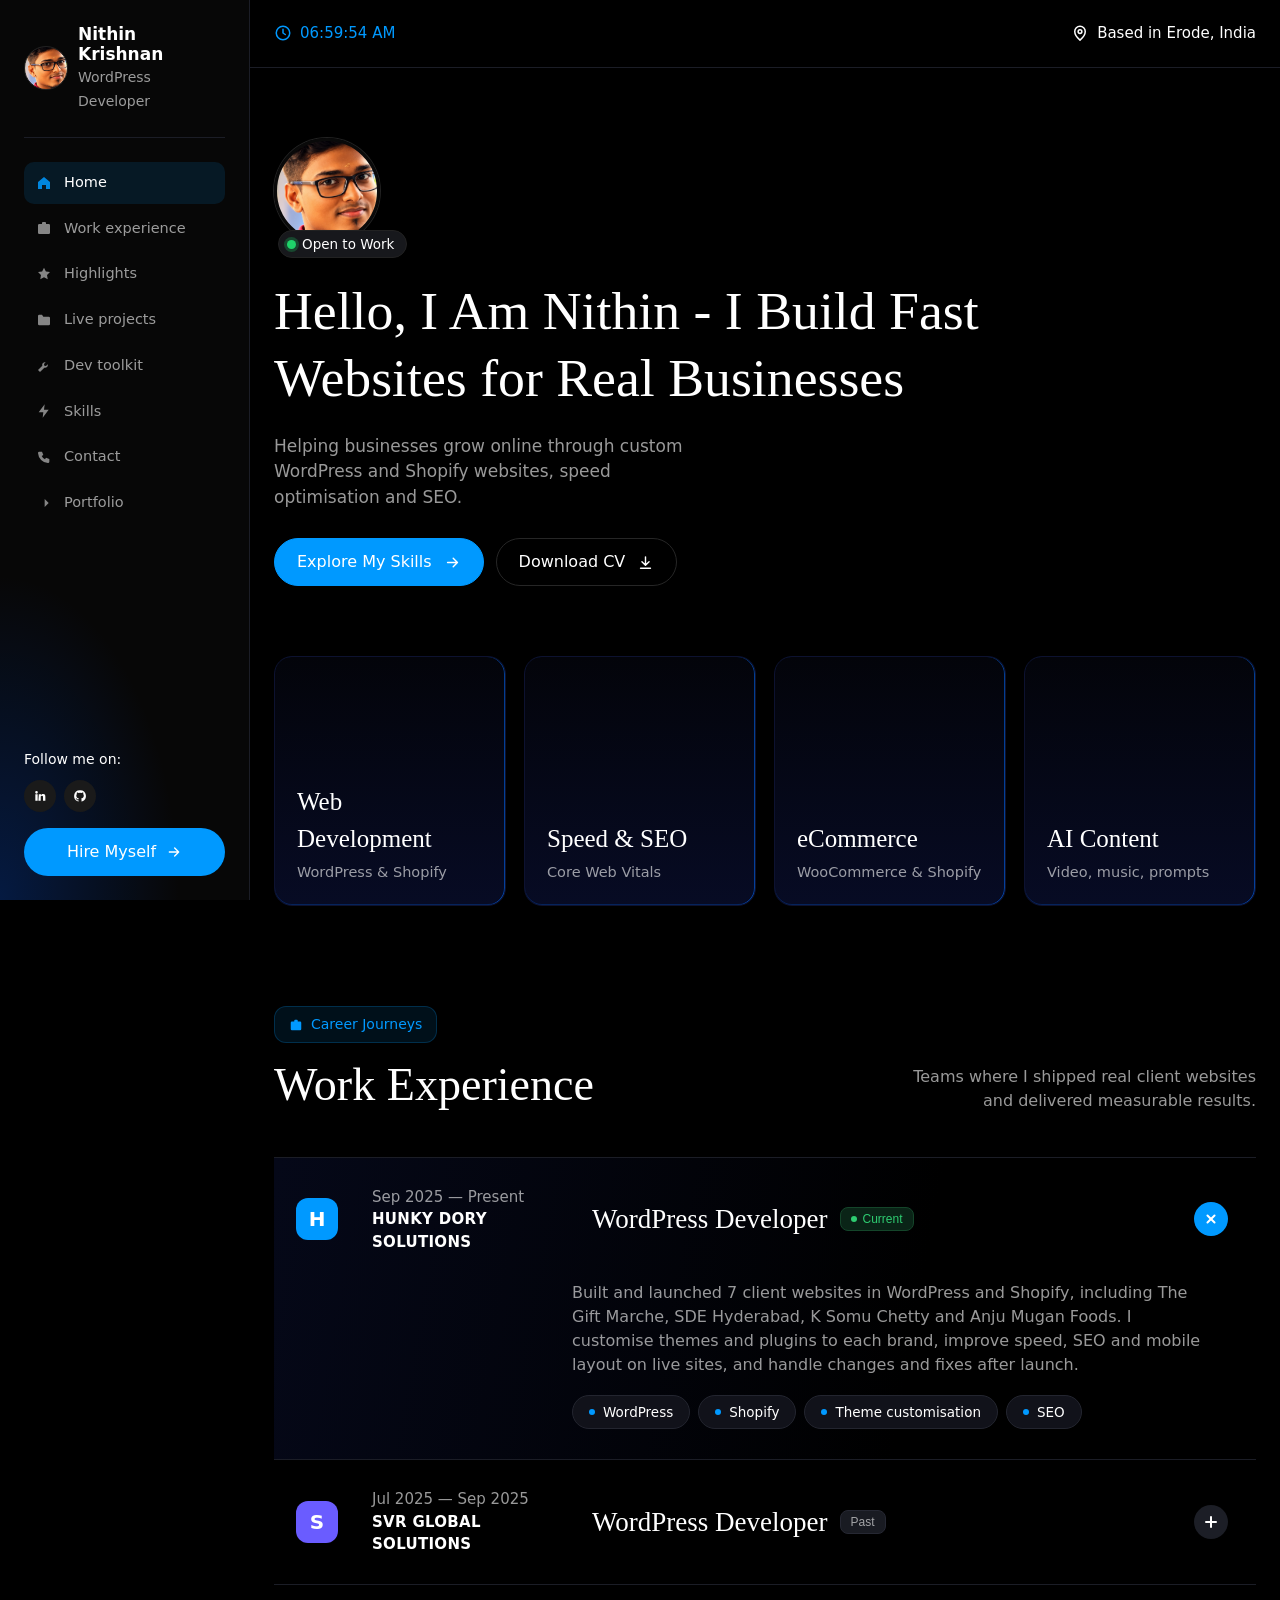
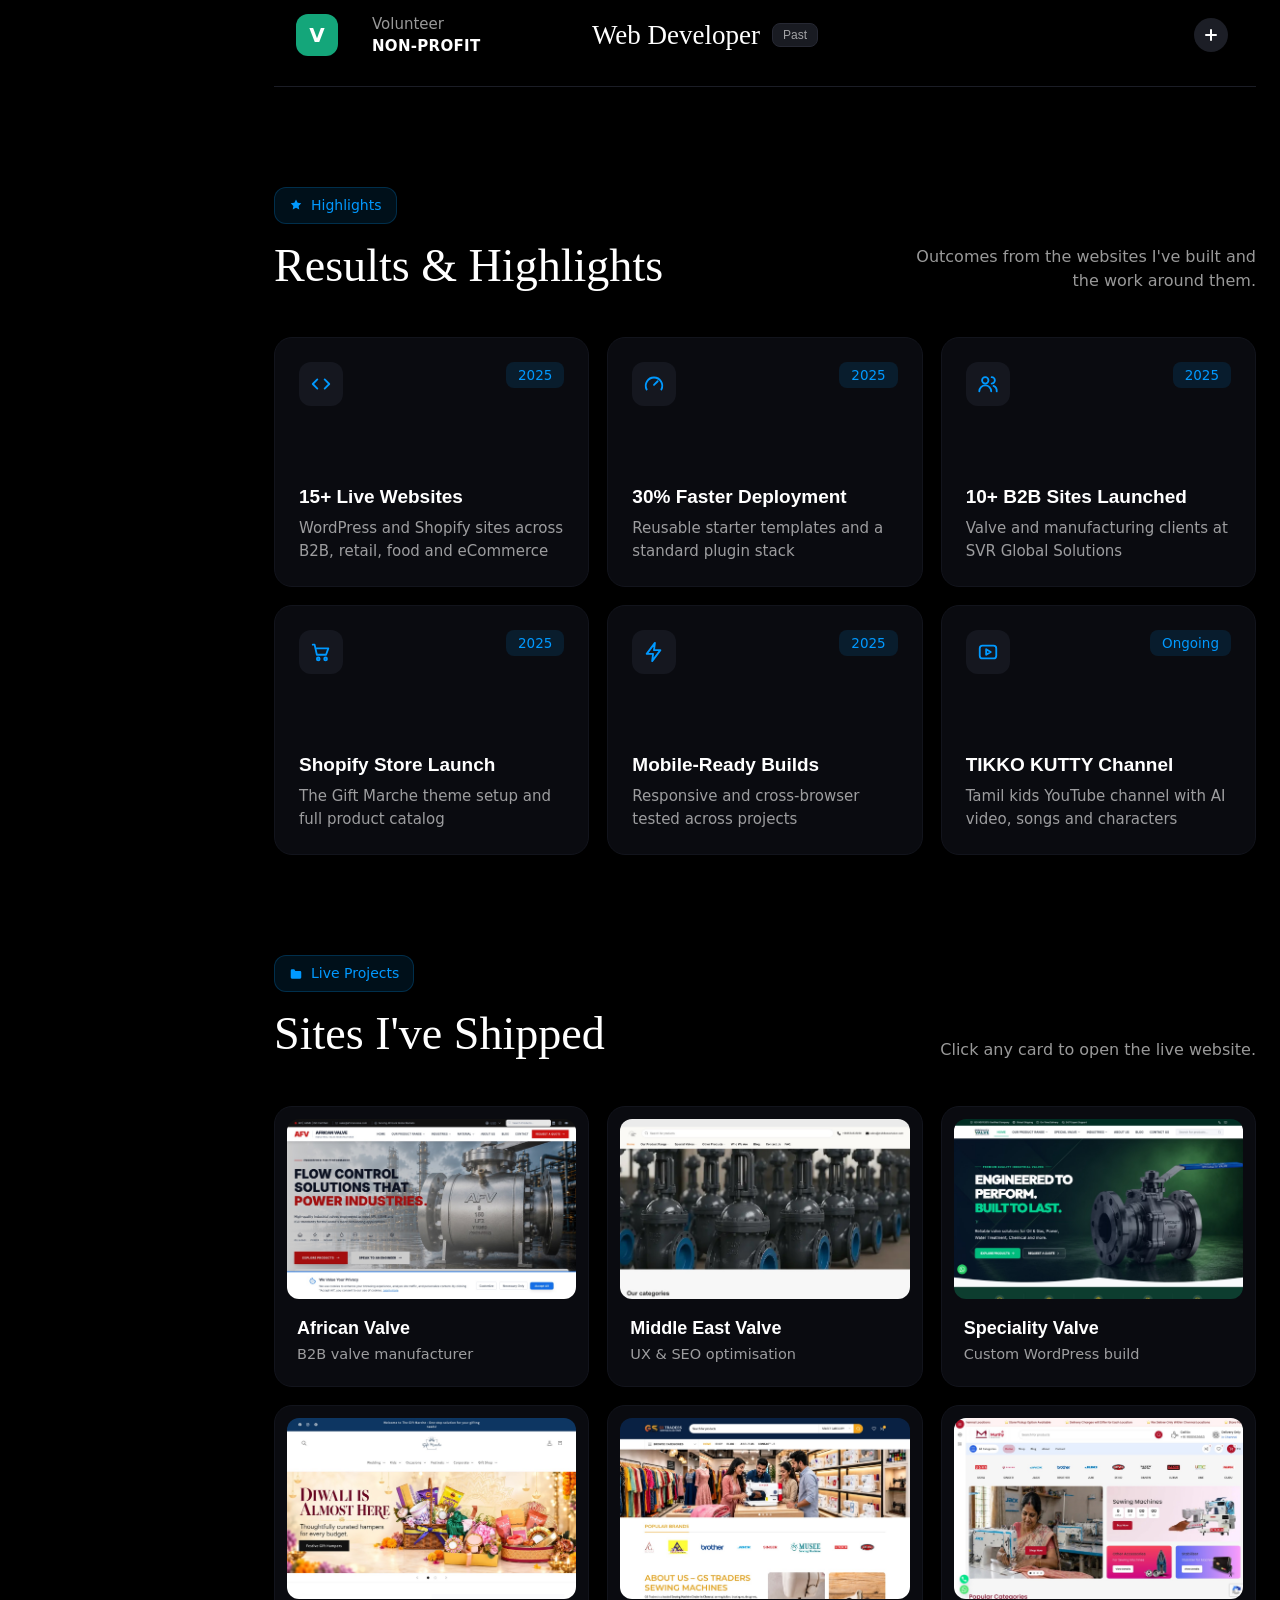
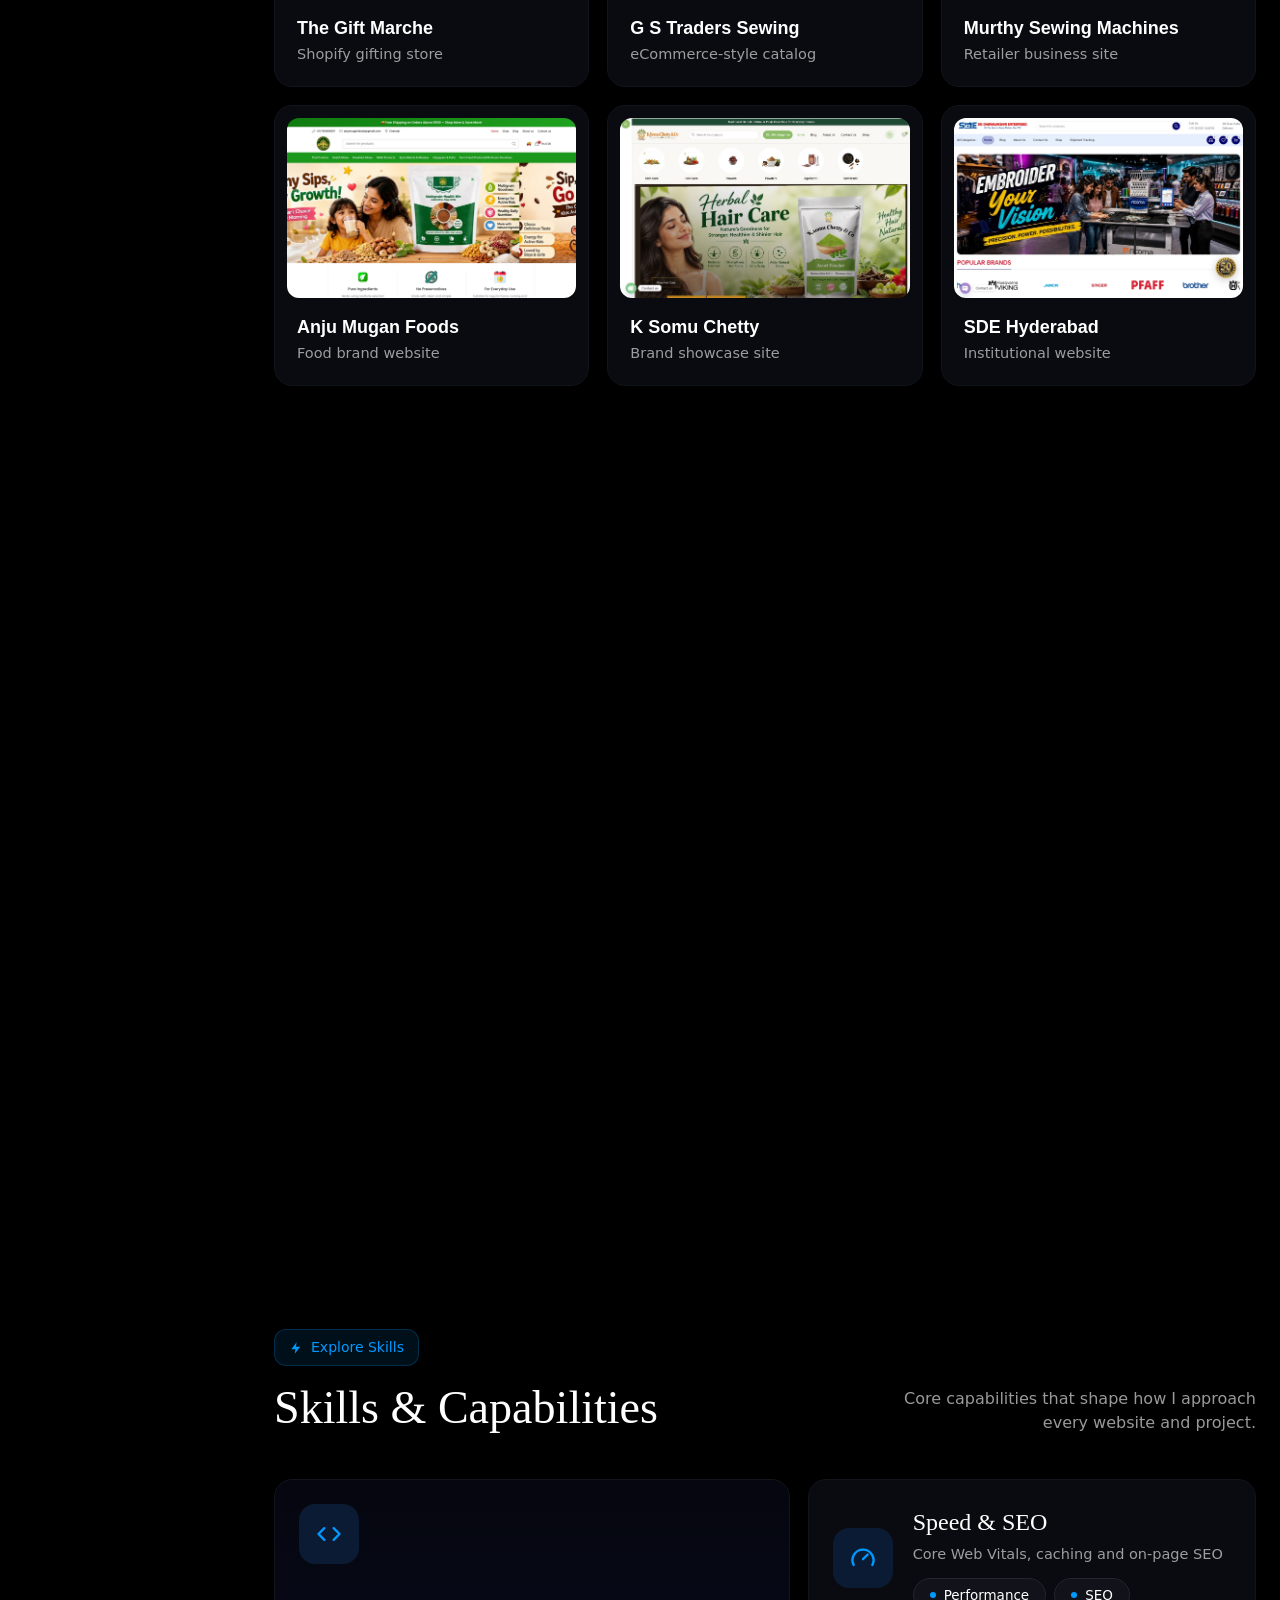
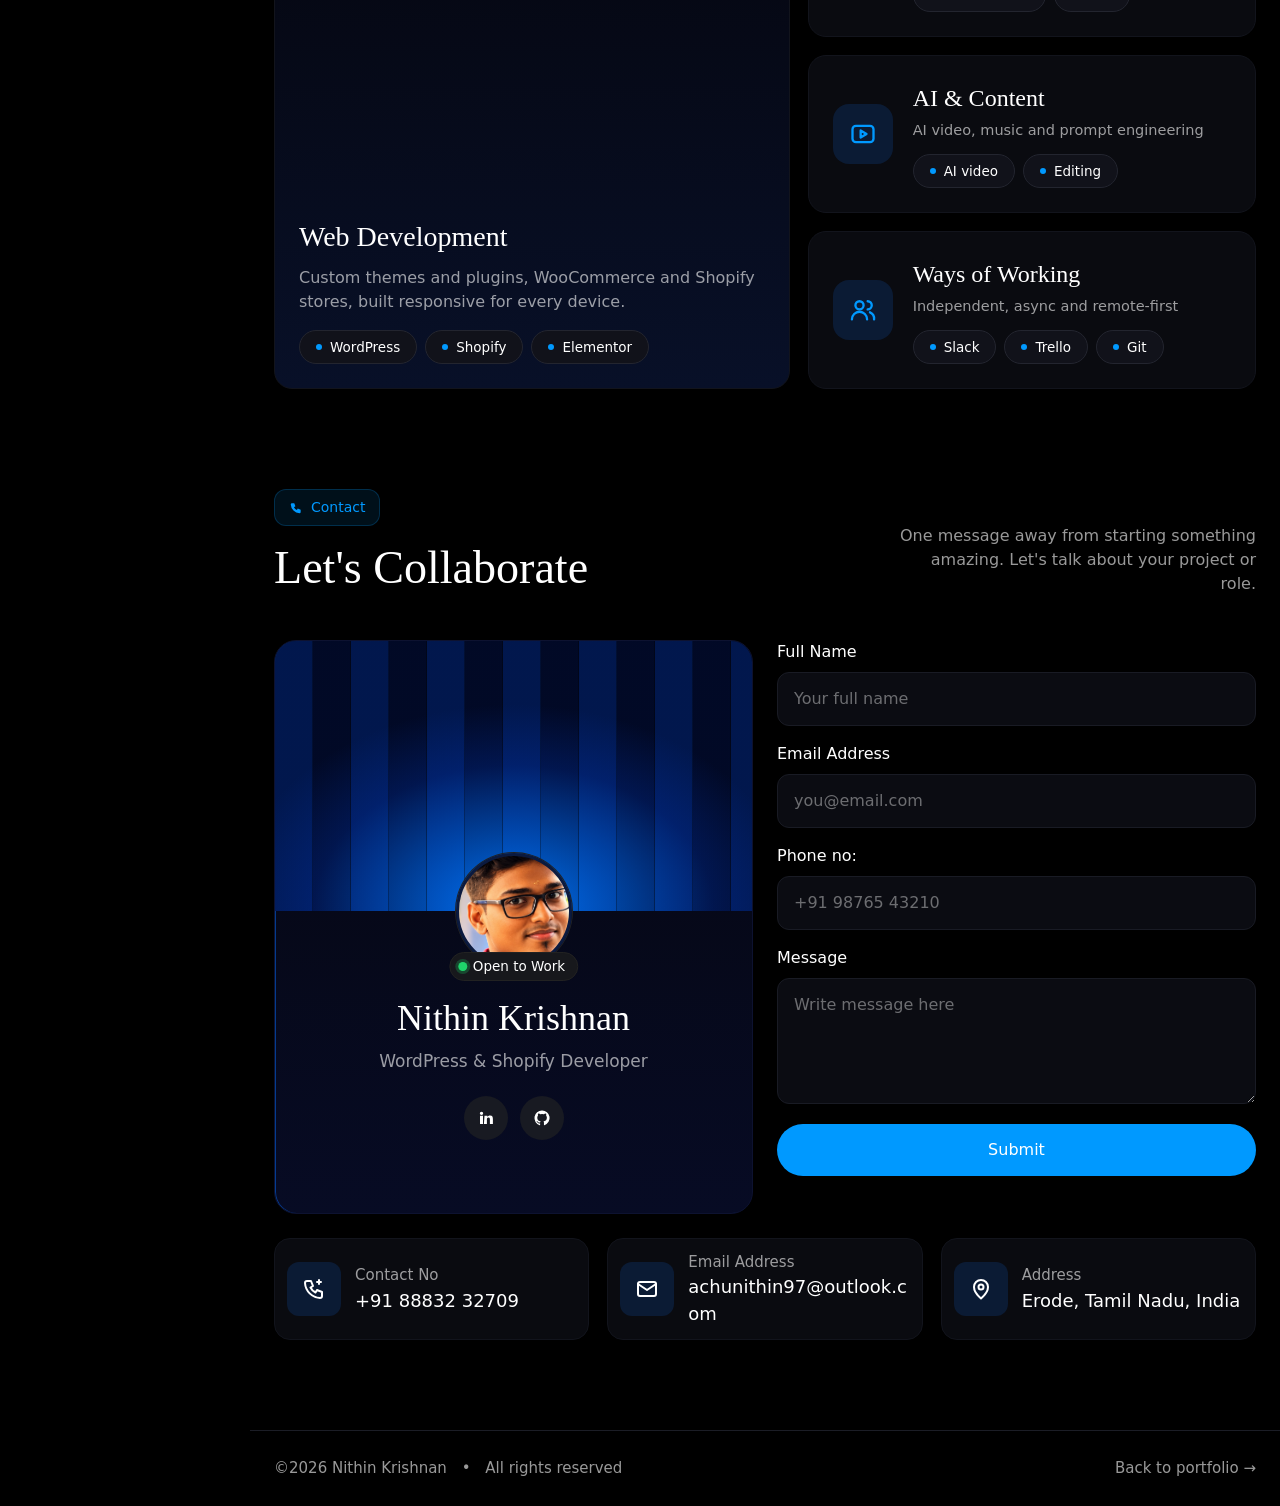
==== resume.html @ 088c96ce "Add portfolio and resume site Co-Authored-By: Claude Sonnet 5.5 <noreply@anthropic.com>" ====
<!doctype html>
<html lang="en">
<head>
  <meta charset="utf-8">
  <meta name="viewport" content="width=device-width, initial-scale=1">
  <title>Nithin Krishnan | Resume</title>
  <meta name="description" content="Resume of Nithin Krishnan: WordPress & Shopify developer, open to remote roles.">
  <link rel="preconnect" href="https://api.fontshare.com">
  <link href="https://api.fontshare.com/v2/css?f[]=gambarino@400&f[]=switzer@400,500,600,700&display=swap" rel="stylesheet">
  <link rel="stylesheet" href="resume.css">
</head>
<body>
  <svg width="0" height="0" style="position:absolute" aria-hidden="true">
    <defs>
      <symbol id="i-home" viewBox="0 0 24 24"><path d="M3 10.500 12 3l9 7.500V21h-6v-6H9v6H3z"/></symbol>
      <symbol id="i-work" viewBox="0 0 24 24"><path d="M3 8a2 2 0 0 1 2-2h14a2 2 0 0 1 2 2v11a2 2 0 0 1-2 2H5a2 2 0 0 1-2-2zM9 6V4.500A1.500 1.500 0 0 1 10.500 3h3A1.500 1.500 0 0 1 15 4.500V6"/></symbol>
      <symbol id="i-award" viewBox="0 0 24 24"><path d="M12 2.500l2.800 5.700 6.200.9-4.500 4.400 1.100 6.200L12 16.800l-5.600 2.900 1.100-6.200L3 9.100l6.200-.9z"/></symbol>
      <symbol id="i-folder" viewBox="0 0 24 24"><path d="M3 6a2 2 0 0 1 2-2h4l2 3h8a2 2 0 0 1 2 2v9a2 2 0 0 1-2 2H5a2 2 0 0 1-2-2z"/></symbol>
      <symbol id="i-tool" viewBox="0 0 24 24"><path d="M14.500 6.500a4 4 0 0 0-5 5L3 18l3 3 6.500-6.500a4 4 0 0 0 5-5l-2.500 2.500-2.500-.5-.5-2.500z"/></symbol>
      <symbol id="i-zap" viewBox="0 0 24 24"><path d="M13 2 4 14h7l-1 8 9-12h-7z"/></symbol>
      <symbol id="i-pin" viewBox="0 0 24 24"><path d="M12 21.500s7-6 7-11.500a7 7 0 0 0-14 0c0 5.500 7 11.500 7 11.500z"/><circle cx="12" cy="10" r="2.500"/></symbol>
      <symbol id="i-clock" viewBox="0 0 24 24"><circle cx="12" cy="12" r="9"/><path d="M12 7v5l3 2"/></symbol>
      <symbol id="i-arrow" viewBox="0 0 24 24"><path d="M5 12h14M13 6l6 6-6 6"/></symbol>
      <symbol id="i-down" viewBox="0 0 24 24"><path d="M12 4v11M7 11l5 5 5-5M5 20h14"/></symbol>
      <symbol id="i-plus" viewBox="0 0 24 24"><path d="M12 5v14M5 12h14"/></symbol>
      <symbol id="i-code" viewBox="0 0 24 24"><path d="m8 7-5 5 5 5M16 7l5 5-5 5"/></symbol>
      <symbol id="i-gauge" viewBox="0 0 24 24"><path d="M4 18a9 9 0 1 1 16 0M12 13l4-4"/></symbol>
      <symbol id="i-play" viewBox="0 0 24 24"><rect x="3" y="5" width="18" height="14" rx="3"/><path d="m10 9 5 3-5 3z"/></symbol>
      <symbol id="i-users" viewBox="0 0 24 24"><circle cx="9" cy="8" r="3.500"/><path d="M2.500 20a6.500 6.500 0 0 1 13 0M16 4.500a3.500 3.500 0 0 1 0 7M18 14a6 6 0 0 1 3.500 6"/></symbol>
      <symbol id="i-cart" viewBox="0 0 24 24"><path d="M3 4h2l2.500 11h10L20 8H6.500"/><circle cx="9" cy="19.500" r="1.500"/><circle cx="17" cy="19.500" r="1.500"/></symbol>
    <symbol id="i-phone" viewBox="0 0 24 24"><path d="M5 4h4l2 5-2.500 1.500a11 11 0 0 0 5 5L15 13l5 2v4a2 2 0 0 1-2 2A16 16 0 0 1 3 6a2 2 0 0 1 2-2z"/><path d="M17 3v4M15 5h4"/></symbol>
      <symbol id="i-mail" viewBox="0 0 24 24"><rect x="3" y="5" width="18" height="14" rx="2"/><path d="m3 7 9 6 9-6"/></symbol>
      <symbol id="i-send" viewBox="0 0 24 24"><path d="M21 3 10 14M21 3l-7 18-4-7-7-4z"/></symbol>
    </defs>
  </svg>

  <aside class="side">
    <a class="who" href="#home">
      <span class="mini" aria-hidden="true"></span>
      <span><b>Nithin Krishnan</b><small>WordPress Developer</small></span>
    </a>
    <nav>
      <a href="#home"><svg><use href="#i-home"/></svg>Home</a>
      <a href="#experience"><svg><use href="#i-work"/></svg>Work experience</a>
      <a href="#highlights"><svg><use href="#i-award"/></svg>Highlights</a>
      <a href="#projects"><svg><use href="#i-folder"/></svg>Live projects</a>
      <a href="#toolkit"><svg><use href="#i-tool"/></svg>Dev toolkit</a>
      <a href="#skills"><svg><use href="#i-zap"/></svg>Skills</a>
      <a href="#contact"><svg><use href="#i-phone"/></svg>Contact</a>
      <a href="index.html"><svg><use href="#i-arrow"/></svg>Portfolio</a>
    </nav>
    <div class="side-foot">
      <p>Follow me on:</p>
      <div class="soc">
        <a href="https://www.linkedin.com/in/nithinkrishnan381997" target="_blank" rel="noopener" aria-label="LinkedIn"><svg viewBox="0 0 24 24"><path d="M4 9h4v11H4zM6 3.500a2.250 2.250 0 1 1 0 4.500 2.250 2.250 0 0 1 0-4.500zM10 9h3.800v1.500c.6-1 1.900-1.800 3.600-1.800 3.300 0 3.800 2.200 3.800 5V20h-4v-5.600c0-1.300 0-3-1.900-3s-2.100 1.400-2.100 2.900V20h-4z"/></svg></a>
        <a href="https://github.com/Achunithin97" target="_blank" rel="noopener" aria-label="GitHub"><svg viewBox="0 0 24 24"><path d="M12 2a10 10 0 0 0-3.200 19.500c.5.100.7-.2.7-.5v-1.800c-2.800.6-3.400-1.200-3.400-1.200-.5-1.200-1.100-1.500-1.100-1.500-.9-.6.100-.6.100-.6 1 .1 1.500 1 1.500 1 .9 1.500 2.400 1.100 3 .8.1-.7.4-1.100.7-1.400-2.200-.3-4.600-1.100-4.600-5 0-1.100.4-2 1-2.700-.1-.3-.4-1.300.1-2.700 0 0 .8-.3 2.800 1a9.600 9.600 0 0 1 5 0c2-1.300 2.800-1 2.800-1 .5 1.400.2 2.400.1 2.700.6.700 1 1.600 1 2.700 0 3.900-2.400 4.700-4.600 5 .4.300.7.900.7 1.800V21c0 .3.200.6.700.5A10 10 0 0 0 12 2z"/></svg></a>
      </div>
      <a class="hire" href="#contact">Hire Myself <svg><use href="#i-arrow"/></svg></a>
    </div>
  </aside>

  <main>
    <div class="topbar">
      <span class="clock"><svg><use href="#i-clock"/></svg><b id="clock">--:--:--</b></span>
      <span class="loc"><svg><use href="#i-pin"/></svg>Based in Erode, India</span>
    </div>

    <section id="home" class="hero">
      <div class="avwrap"><span class="avatar" role="img" aria-label="Nithin Krishnan"></span><span class="open"><i></i>Open to Work</span></div>
      <h1>Hello, I Am Nithin - I Build Fast Websites for Real Businesses</h1>
      <p class="sub">Helping businesses grow online through custom WordPress and Shopify websites, speed optimisation and SEO.</p>
      <div class="row">
        <a class="btn primary" href="#skills">Explore My Skills <svg><use href="#i-arrow"/></svg></a>
        <a class="btn" href="Nithin_Krishnan_Resume.pdf" download>Download CV <svg><use href="#i-down"/></svg></a>
      </div>
      <div class="tiles">
        <div><h3>Web Development</h3><p>WordPress &amp; Shopify</p></div>
        <div><h3>Speed &amp; SEO</h3><p>Core Web Vitals</p></div>
        <div><h3>eCommerce</h3><p>WooCommerce &amp; Shopify</p></div>
        <div><h3>AI Content</h3><p>Video, music, prompts</p></div>
      </div>
    </section>

    <section id="experience">
      <div class="head">
        <div><span class="tag"><svg><use href="#i-work"/></svg>Career Journeys</span><h2>Work Experience</h2></div>
        <p>Teams where I shipped real client websites and delivered measurable results.</p>
      </div>
      <div class="list">
        <details open>
          <summary>
            <span class="logo">H</span>
            <span class="when">Sep 2025 — Present<b>HUNKY DORY SOLUTIONS</b></span>
            <span class="role">WordPress Developer <em class="chip live"><i></i>Current</em></span>
            <span class="pm"></span>
          </summary>
          <div class="more">
            <p>Built and launched 7 client websites in WordPress and Shopify, including The Gift Marche, SDE Hyderabad, K Somu Chetty and Anju Mugan Foods. I customise themes and plugins to each brand, improve speed, SEO and mobile layout on live sites, and handle changes and fixes after launch.</p>
            <div class="chips"><span>WordPress</span><span>Shopify</span><span>Theme customisation</span><span>SEO</span></div>
          </div>
        </details>
        <details>
          <summary>
            <span class="logo alt">S</span>
            <span class="when">Jul 2025 — Sep 2025<b>SVR GLOBAL SOLUTIONS</b></span>
            <span class="role">WordPress Developer <em class="chip">Past</em></span>
            <span class="pm"></span>
          </summary>
          <div class="more">
            <p>Designed and launched 10+ WordPress sites for B2B and manufacturing clients, including African Valve, Middle East Valve and Speciality Valve. Cut deployment time by 30% with reusable starter templates and a standard plugin stack, and managed monitoring, backups, security and migrations for live sites.</p>
            <div class="chips"><span>B2B websites</span><span>Performance</span><span>Migrations</span><span>Security</span></div>
          </div>
        </details>
        <details>
          <summary>
            <span class="logo alt2">V</span>
            <span class="when">Volunteer<b>NON-PROFIT</b></span>
            <span class="role">Web Developer <em class="chip">Past</em></span>
            <span class="pm"></span>
          </summary>
          <div class="more">
            <p>Built modern, user-friendly WordPress sites for local non-profits to improve community outreach and online presence.</p>
            <div class="chips"><span>WordPress</span><span>Community</span></div>
          </div>
        </details>
      </div>
    </section>

    <section id="highlights">
      <div class="head">
        <div><span class="tag"><svg><use href="#i-award"/></svg>Highlights</span><h2>Results &amp; Highlights</h2></div>
        <p>Outcomes from the websites I've built and the work around them.</p>
      </div>
      <div class="grid3">
        <div class="hc"><span class="ic"><svg><use href="#i-code"/></svg></span><span class="yr">2025</span><h3>15+ Live Websites</h3><p>WordPress and Shopify sites across B2B, retail, food and eCommerce</p></div>
        <div class="hc"><span class="ic"><svg><use href="#i-gauge"/></svg></span><span class="yr">2025</span><h3>30% Faster Deployment</h3><p>Reusable starter templates and a standard plugin stack</p></div>
        <div class="hc"><span class="ic"><svg><use href="#i-users"/></svg></span><span class="yr">2025</span><h3>10+ B2B Sites Launched</h3><p>Valve and manufacturing clients at SVR Global Solutions</p></div>
        <div class="hc"><span class="ic"><svg><use href="#i-cart"/></svg></span><span class="yr">2025</span><h3>Shopify Store Launch</h3><p>The Gift Marche theme setup and full product catalog</p></div>
        <div class="hc"><span class="ic"><svg><use href="#i-zap"/></svg></span><span class="yr">2025</span><h3>Mobile-Ready Builds</h3><p>Responsive and cross-browser tested across projects</p></div>
        <div class="hc"><span class="ic"><svg><use href="#i-play"/></svg></span><span class="yr">Ongoing</span><h3>TIKKO KUTTY Channel</h3><p>Tamil kids YouTube channel with AI video, songs and characters</p></div>
      </div>
    </section>

    <section id="projects">
      <div class="head">
        <div><span class="tag"><svg><use href="#i-folder"/></svg>Live Projects</span><h2>Sites I've Shipped</h2></div>
        <p>Click any card to open the live website.</p>
      </div>
      <div class="grid3 pj">
        <a href="https://www.africanvalve.com/" target="_blank" rel="noopener"><span class="th" style="background-image:url(assets/shots/africanvalve.jpg)"></span><h3>African Valve</h3><p>B2B valve manufacturer</p></a>
        <a href="https://www.middleeastvalve.com/" target="_blank" rel="noopener"><span class="th" style="background-image:url(assets/shots/middleeastvalve.jpg)"></span><h3>Middle East Valve</h3><p>UX &amp; SEO optimisation</p></a>
        <a href="https://www.specialityvalve.com/" target="_blank" rel="noopener"><span class="th" style="background-image:url(assets/shots/specialityvalve.jpg)"></span><h3>Speciality Valve</h3><p>Custom WordPress build</p></a>
        <a href="https://thegiftmarche.in/" target="_blank" rel="noopener"><span class="th" style="background-image:url(assets/shots/thegiftmarche.jpg)"></span><h3>The Gift Marche</h3><p>Shopify gifting store</p></a>
        <a href="https://gstraderssewing.com/" target="_blank" rel="noopener"><span class="th" style="background-image:url(assets/shots/gstraderssewing.jpg)"></span><h3>G S Traders Sewing</h3><p>eCommerce-style catalog</p></a>
        <a href="https://murthysewingmachines.com/" target="_blank" rel="noopener"><span class="th" style="background-image:url(assets/shots/murthysewingmachines.jpg)"></span><h3>Murthy Sewing Machines</h3><p>Retailer business site</p></a>
        <a href="https://anjumuganfoods.com/" target="_blank" rel="noopener"><span class="th" style="background-image:url(assets/shots/anjumuganfoods.jpg)"></span><h3>Anju Mugan Foods</h3><p>Food brand website</p></a>
        <a href="https://ksomuchetty.in/" target="_blank" rel="noopener"><span class="th" style="background-image:url(assets/shots/ksomuchetty.jpg)"></span><h3>K Somu Chetty</h3><p>Brand showcase site</p></a>
        <a href="https://sdehyd.com/" target="_blank" rel="noopener"><span class="th" style="background-image:url(assets/shots/sdehyd.jpg)"></span><h3>SDE Hyderabad</h3><p>Institutional website</p></a>
        <a href="https://hunky-dory-solutions.com/" target="_blank" rel="noopener"><span class="th" style="background-image:url(assets/shots/hunky-dory-solutions.jpg)"></span><h3>Hunky Dory Solutions</h3><p>Corporate website</p></a>
      </div>
    </section>

    <section id="toolkit">
      <div class="head">
        <div><span class="tag"><svg><use href="#i-tool"/></svg>Toolkit</span><h2>Development Toolkit</h2></div>
        <p>My go-to tools for building, shipping and maintaining websites, and everything in between.</p>
      </div>
      <div class="marqs" id="marqs"></div>
    </section>

    <section id="skills">
      <div class="head">
        <div><span class="tag"><svg><use href="#i-zap"/></svg>Explore Skills</span><h2>Skills &amp; Capabilities</h2></div>
        <p>Core capabilities that shape how I approach every website and project.</p>
      </div>
      <div class="bento">
        <div class="big sk">
          <span class="ic"><svg><use href="#i-code"/></svg></span>
          <h3>Web Development</h3>
          <p>Custom themes and plugins, WooCommerce and Shopify stores, built responsive for every device.</p>
          <div class="chips"><span>WordPress</span><span>Shopify</span><span>Elementor</span></div>
        </div>
        <div class="sk row2"><span class="ic"><svg><use href="#i-gauge"/></svg></span><div><h3>Speed &amp; SEO</h3><p>Core Web Vitals, caching and on-page SEO</p><div class="chips"><span>Performance</span><span>SEO</span></div></div></div>
        <div class="sk row2"><span class="ic"><svg><use href="#i-play"/></svg></span><div><h3>AI &amp; Content</h3><p>AI video, music and prompt engineering</p><div class="chips"><span>AI video</span><span>Editing</span></div></div></div>
        <div class="sk row2"><span class="ic"><svg><use href="#i-users"/></svg></span><div><h3>Ways of Working</h3><p>Independent, async and remote-first</p><div class="chips"><span>Slack</span><span>Trello</span><span>Git</span></div></div></div>
      </div>
    </section>

    <section id="contact">
      <div class="head">
        <div><span class="tag"><svg><use href="#i-phone"/></svg>Contact</span><h2>Let's Collaborate</h2></div>
        <p>One message away from starting something amazing. Let's talk about your project or role.</p>
      </div>
      <div class="cgrid">
        <div class="pcard">
          <div class="banner"></div>
          <div class="pc-body">
            <div class="avwrap sm"><span class="avatar" role="img" aria-label="Nithin Krishnan"></span><span class="open"><i></i>Open to Work</span></div>
            <h3>Nithin Krishnan</h3>
            <p>WordPress &amp; Shopify Developer</p>
            <div class="soc big">
              <a href="https://www.linkedin.com/in/nithinkrishnan381997" target="_blank" rel="noopener" aria-label="LinkedIn"><svg viewBox="0 0 24 24"><path d="M4 9h4v11H4zM6 3.500a2.250 2.250 0 1 1 0 4.500 2.250 2.250 0 0 1 0-4.500zM10 9h3.800v1.500c.6-1 1.900-1.800 3.600-1.800 3.300 0 3.800 2.200 3.800 5V20h-4v-5.600c0-1.300 0-3-1.900-3s-2.100 1.400-2.100 2.900V20h-4z"/></svg></a>
              <a href="https://github.com/Achunithin97" target="_blank" rel="noopener" aria-label="GitHub"><svg viewBox="0 0 24 24"><path d="M12 2a10 10 0 0 0-3.200 19.500c.5.100.7-.2.7-.5v-1.800c-2.800.6-3.400-1.200-3.400-1.200-.5-1.200-1.100-1.500-1.100-1.500-.9-.6.100-.6.100-.6 1 .1 1.500 1 1.500 1 .9 1.500 2.400 1.100 3 .8.1-.7.4-1.100.7-1.400-2.200-.3-4.600-1.100-4.600-5 0-1.100.4-2 1-2.700-.1-.3-.4-1.300.1-2.700 0 0 .8-.3 2.800 1a9.600 9.600 0 0 1 5 0c2-1.300 2.800-1 2.800-1 .5 1.400.2 2.400.1 2.700.6.700 1 1.600 1 2.700 0 3.900-2.400 4.700-4.600 5 .4.300.7.900.7 1.800V21c0 .3.200.6.700.5A10 10 0 0 0 12 2z"/></svg></a>
            </div>
          </div>
        </div>
        <form id="cform" class="cform" novalidate>
          <label>Full Name<input name="name" placeholder="Your full name" autocomplete="name" required></label>
          <label>Email Address<input name="email" type="email" placeholder="you@email.com" autocomplete="email" required></label>
          <label>Phone no:<input name="phone" type="tel" placeholder="+91 98765 43210" autocomplete="tel"></label>
          <label>Message<textarea name="msg" rows="4" placeholder="Write message here" required></textarea></label>
          <button class="submit" type="submit">Submit</button>
          <p class="note" id="note" role="status"></p>
        </form>
      </div>
      <div class="info3">
        <a href="tel:+918883232709"><span class="ib"><svg><use href="#i-phone"/></svg></span><span><small>Contact No</small><b>+91 88832 32709</b></span></a>
        <a href="mailto:achunithin97@outlook.com"><span class="ib"><svg><use href="#i-mail"/></svg></span><span><small>Email Address</small><b>achunithin97@outlook.com</b></span></a>
        <div><span class="ib"><svg><use href="#i-pin"/></svg></span><span><small>Address</small><b>Erode, Tamil Nadu, India</b></span></div>
      </div>
    </section>
<footer><span>©<span id="year"></span> Nithin Krishnan <i>•</i> All rights reserved</span><a href="index.html">Back to portfolio →</a></footer>
  </main>
  <script src="resume.js"></script>
</body>
</html>
---- resume.css ----
:root {
  --bg: #000;
  --side: #070707;
  --panel: #0a0b10;
  --panel2: #11131b;
  --line: #1b1d26;
  --fg: #fff;
  --muted: rgba(255,255,255,.6);
  --accent: #0099ff;
  --e: cubic-bezier(.2,.8,.2,1);
}
* { box-sizing: border-box; }
html { scroll-behavior: smooth; }
body { margin: 0; background: var(--bg); color: var(--fg); font-family: "Switzer", "Inter", system-ui, sans-serif; font-weight: 400; font-size: 16px; line-height: 1.5; }
a { color: inherit; text-decoration: none; }
svg { width: 18px; height: 18px; flex: none; fill: none; stroke: currentColor; stroke-width: 2; stroke-linecap: round; stroke-linejoin: round; }
h1, h2, h3 { margin: 0; font-weight: 400; }
h1, h2, .role, .hc h3 { font-family: "Gambarino", Georgia, serif; }

/* sidebar */
.side { position: fixed; inset: 0 auto 0 0; width: 250px; padding: 24px; display: flex; flex-direction: column; background: radial-gradient(120% 60% at 0% 100%, rgba(0,70,200,.30), transparent 60%), var(--side); border-right: 1px solid var(--line); z-index: 10; }
.who { display: flex; align-items: center; gap: 10px; padding-bottom: 24px; border-bottom: 1px solid var(--line); }
.who b { display: block; font-weight: 600; font-size: 17px; line-height: 1.2; }
.who small { color: var(--muted); font-size: 14px; }
.mini { width: 44px; height: 44px; border-radius: 50%; flex: none; background: url("assets/character.jpg") 14% 21% / 200% auto; border: 1px solid #222; }
.side nav { display: flex; flex-direction: column; gap: 4px; margin-top: 24px; }
.side nav a { display: flex; align-items: center; gap: 12px; padding: 10px 12px; border-radius: 10px; color: var(--muted); font-weight: 500; font-size: 14.5px; transition: color .2s, background .2s; }
.side nav svg { width: 16px; height: 16px; fill: currentColor; stroke: none; opacity: .85; }
.side nav a:hover { color: #fff; background: rgba(255,255,255,.05); }
.side nav a.active { color: #fff; background: rgba(0,153,255,.12); }
.side nav a.active svg { color: var(--accent); }
.side-foot { margin-top: auto; }
.side-foot p { margin: 0 0 10px; font-weight: 500; font-size: 14px; }
.soc { display: flex; gap: 8px; margin-bottom: 16px; }
.soc a { width: 32px; height: 32px; border-radius: 50%; background: #1a1a1a; display: grid; place-items: center; transition: background .2s, transform .25s var(--e); }
.soc a:hover { background: var(--accent); transform: translateY(-2px); }
.soc svg { width: 14px; height: 14px; fill: #fff; stroke: none; }
.hire { display: flex; align-items: center; justify-content: center; gap: 10px; background: var(--accent); color: #fff; border-radius: 999px; padding: 12px; font-weight: 500; transition: transform .25s var(--e), box-shadow .25s; }
.hire:hover { transform: translateY(-2px); box-shadow: 0 8px 26px rgba(0,153,255,.45); }
.hire svg { width: 16px; height: 16px; }

/* main */
main { margin-left: 250px; }
.topbar { display: flex; justify-content: space-between; align-items: center; padding: 22px 24px; border-bottom: 1px solid var(--line); font-size: 15px; font-weight: 500; position: sticky; top: 0; background: rgba(0,0,0,.8); backdrop-filter: blur(10px); z-index: 5; }
.clock { display: flex; align-items: center; gap: 8px; color: var(--accent); }
.clock b { font-weight: 500; font-variant-numeric: tabular-nums; }
.loc { display: flex; align-items: center; gap: 8px; }
.loc svg { fill: none; }
section { padding: 100px 24px 0; max-width: 1240px; }
.hero { padding-top: 70px; }

.avwrap { position: relative; width: 106px; height: 106px; margin-bottom: 34px; }
.avatar { display: block; width: 100%; height: 100%; border-radius: 50%; background: url("assets/character.jpg") 14% 21% / 200% auto; border: 3px solid #0a0a0a; box-shadow: 0 0 0 1px #222; }
.open { position: absolute; left: 4px; bottom: -14px; display: flex; align-items: center; gap: 6px; background: #17181c; border: 1px solid #222; border-radius: 999px; padding: 3px 12px 3px 8px; font-size: 13.5px; font-weight: 500; white-space: nowrap; }
.open i { width: 9px; height: 9px; border-radius: 50%; background: #1fd36a; box-shadow: 0 0 0 3px rgba(31,211,106,.25); animation: pulse 2s ease-in-out infinite; }
@keyframes pulse { 50% { box-shadow: 0 0 0 6px rgba(31,211,106,0); } }
.hero h1 { font-size: clamp(2.4rem, 4.2vw, 3.6rem); line-height: 1.25; max-width: 760px; }
.sub { color: var(--muted); max-width: 440px; margin: 22px 0 28px; font-size: 17px; }
.row { display: flex; gap: 12px; flex-wrap: wrap; }
.btn { display: inline-flex; align-items: center; gap: 12px; padding: 11px 22px; border-radius: 999px; border: 1px solid #262626; background: transparent; font-weight: 500; transition: transform .25s var(--e), box-shadow .25s, border-color .25s; }
.btn:hover { transform: translateY(-2px); border-color: #3a3a3a; }
.btn.primary { background: var(--accent); border-color: var(--accent); }
.btn.primary:hover { box-shadow: 0 8px 28px rgba(0,153,255,.45); }
.btn svg { width: 17px; height: 17px; }

.tiles { display: grid; grid-template-columns: repeat(4, 1fr); gap: 18px; margin-top: 70px; }
.tiles div { height: 250px; padding: 22px; border-radius: 18px; display: flex; flex-direction: column; justify-content: flex-end; background: linear-gradient(180deg, #03040a 0%, #070b24 100%); border: 1px solid #0d1230; box-shadow: inset -1px 0 0 rgba(0,110,255,.55), inset 0 -1px 0 rgba(0,110,255,.25); }
.tiles h3 { font-family: "Gambarino", Georgia, serif; font-size: 25px; }
.tiles p { margin: 4px 0 0; color: var(--muted); font-size: 14.5px; }

/* section heads */
.head { display: flex; justify-content: space-between; align-items: flex-end; gap: 30px; flex-wrap: wrap; margin-bottom: 44px; }
.tag { display: inline-flex; align-items: center; gap: 8px; color: var(--accent); background: rgba(0,153,255,.1); border: 1px solid rgba(0,153,255,.22); border-radius: 12px; padding: 7px 14px; font-size: 14px; font-weight: 500; margin-bottom: 14px; }
.tag svg { width: 14px; height: 14px; fill: currentColor; stroke: none; }
.head h2 { font-size: clamp(2.2rem, 3.6vw, 3rem); line-height: 1.2; }
.head p { margin: 0; max-width: 360px; color: var(--muted); text-align: right; }

/* experience accordion */
.list { border-top: 1px solid var(--line); }
details { border-bottom: 1px solid var(--line); transition: background .3s; }
details[open] { background: linear-gradient(100deg, rgba(10,16,48,.5), transparent 65%); }
summary { list-style: none; cursor: pointer; display: grid; grid-template-columns: 56px 200px 1fr 40px; align-items: center; gap: 20px; padding: 28px 22px; }
summary::-webkit-details-marker { display: none; }
.logo { width: 42px; height: 42px; border-radius: 12px; background: var(--accent); display: grid; place-items: center; font-weight: 700; font-size: 20px; }
.logo.alt { background: #6a5cff; } .logo.alt2 { background: #14a67a; }
.when { color: var(--muted); font-size: 15px; }
.when b { display: block; color: #fff; font-weight: 600; letter-spacing: .02em; font-size: 15px; }
.role { font-size: 27px; display: flex; align-items: center; gap: 12px; flex-wrap: wrap; }
.chip { font-family: "Switzer", sans-serif; font-style: normal; font-size: 12px; font-weight: 500; background: #191b22; border: 1px solid #262833; border-radius: 8px; padding: 2px 10px; color: var(--muted); display: inline-flex; align-items: center; gap: 6px; }
.chip.live { color: #2ecc71; background: #0a2417; border-color: #14452a; }
.chip i { width: 6px; height: 6px; border-radius: 50%; background: #2ecc71; }
.pm { width: 34px; height: 34px; border-radius: 50%; background: #1c1e26; position: relative; transition: background .3s, transform .35s var(--e); }
.pm::before, .pm::after { content: ""; position: absolute; left: 50%; top: 50%; width: 12px; height: 2px; background: #fff; border-radius: 2px; transform: translate(-50%, -50%); transition: transform .35s var(--e); }
.pm::after { transform: translate(-50%, -50%) rotate(90deg); }
details[open] .pm { background: var(--accent); }
details[open] .pm::before { transform: translate(-50%, -50%) rotate(45deg); }
details[open] .pm::after { transform: translate(-50%, -50%) rotate(135deg); }
summary:hover .pm { transform: scale(1.1); }
.more { padding: 0 22px 30px 298px; overflow: hidden; }
.more p { margin: 0 0 18px; color: var(--muted); max-width: 640px; }
.chips { display: flex; flex-wrap: wrap; gap: 8px; }
.chips span { display: inline-flex; align-items: center; gap: 8px; background: #11121a; border: 1px solid #23252f; border-radius: 999px; padding: 6px 16px; font-size: 13.5px; font-weight: 500; transition: border-color .25s, background .25s; }
.chips span::before { content: ""; width: 6px; height: 6px; border-radius: 50%; background: var(--accent); }
.chips span:hover { border-color: var(--accent); background: rgba(0,153,255,.08); }

/* card grids */
.grid3 { display: grid; grid-template-columns: repeat(3, 1fr); gap: 18px; }
.hc { position: relative; min-height: 250px; padding: 24px; border-radius: 18px; background: var(--panel); border: 1px solid #12141c; display: flex; flex-direction: column; justify-content: flex-end; }
.hc .ic { position: absolute; top: 24px; left: 24px; width: 44px; height: 44px; border-radius: 12px; background: #15171f; display: grid; place-items: center; color: var(--accent); }
.hc .ic svg { width: 22px; height: 22px; }
.yr { position: absolute; top: 24px; right: 24px; background: rgba(0,153,255,.12); color: var(--accent); border-radius: 8px; padding: 3px 12px; font-size: 13.5px; font-weight: 500; }
.hc h3 { font-family: "Switzer", sans-serif; font-weight: 600; font-size: 19px; }
.hc p { margin: 6px 0 0; color: var(--muted); font-size: 15px; }
.pj a { background: var(--panel); border: 1px solid #12141c; border-radius: 18px; padding: 12px 12px 20px; transition: border-color .3s, transform .35s var(--e); }
.pj .th { display: block; aspect-ratio: 16/10; border-radius: 12px; background: center top / cover no-repeat; margin-bottom: 16px; transition: transform .6s var(--e); }
.pj a { overflow: hidden; }
.pj h3, .pj p { padding: 0 10px; }
.pj h3 { font-family: "Switzer", sans-serif; font-weight: 600; font-size: 18px; }
.pj p { margin: 2px 0 0; color: var(--muted); font-size: 14.5px; }
.pj a:hover { border-color: rgba(0,153,255,.5); transform: translateY(-5px); }
.pj a:hover .th { transform: scale(1.03); }

/* toolkit marquee */
.marqs { border-block: 1px solid var(--line); overflow: hidden; mask-image: linear-gradient(90deg, transparent, #000 6%, #000 94%, transparent); }
.mrow { overflow: hidden; border-bottom: 1px solid var(--line); }
.mrow:last-child { border-bottom: 0; }
.mtrack { display: flex; width: max-content; animation: slide 40s linear infinite; }
.mrow:nth-child(even) .mtrack { animation-direction: reverse; animation-duration: 46s; }
.marqs:hover .mtrack { animation-play-state: paused; }
@keyframes slide { to { transform: translateX(-50%); } }
.cell { display: flex; align-items: center; gap: 12px; padding: 18px 34px 18px 22px; border-right: 1px solid var(--line); white-space: nowrap; transition: background .25s; }
.cell:hover { background: rgba(0,153,255,.07); }
.cell .bd { width: 36px; height: 36px; border-radius: 10px; display: grid; place-items: center; font-weight: 700; font-size: 14px; background: var(--c, #0099ff); color: #fff; }
.cell b { font-weight: 600; font-size: 18px; }
.cell small { color: var(--muted); font-size: 13.5px; }
.cell small::before { content: "·"; margin-right: 10px; }

/* skills bento */
.bento { display: grid; grid-template-columns: 1.15fr 1fr; grid-template-rows: repeat(3, auto); gap: 18px; }
.sk { background: var(--panel); border: 1px solid #12141c; border-radius: 18px; padding: 24px; position: relative; overflow: hidden; transition: border-color .3s, transform .35s var(--e); }
.sk:hover { border-color: rgba(0,153,255,.4); transform: translateY(-4px); }
.sk.big { grid-row: 1 / span 3; display: flex; flex-direction: column; justify-content: flex-end; min-height: 380px; background: linear-gradient(180deg, #05060f, #081028); }
.sk .ic { width: 60px; height: 60px; border-radius: 16px; background: #0b1b34; display: grid; place-items: center; color: var(--accent); }
.sk.big .ic { position: absolute; top: 24px; left: 24px; }
.sk .ic svg { width: 28px; height: 28px; }
.sk h3 { font-family: "Gambarino", Georgia, serif; font-size: 28px; margin-bottom: 8px; }
.sk p { margin: 0 0 16px; color: var(--muted); }
.sk.row2 { display: flex; gap: 20px; align-items: center; }
.sk.row2 h3 { font-size: 24px; margin-bottom: 4px; }
.sk.row2 p { margin-bottom: 12px; font-size: 14.5px; }


/* reveal */
.js .rv { opacity: 0; transform: translateY(34px); filter: blur(6px); transition: opacity .9s var(--e) var(--rd, 0s), transform .9s var(--e) var(--rd, 0s), filter .9s var(--e) var(--rd, 0s); }
.js .rv.in { opacity: 1; transform: none; filter: none; }
.hero > * { animation: up 1s var(--e) both; }
.hero > :nth-child(2) { animation-delay: .1s; } .hero > :nth-child(3) { animation-delay: .2s; } .hero > :nth-child(4) { animation-delay: .3s; } .hero > :nth-child(5) { animation-delay: .4s; }
@keyframes up { from { opacity: 0; transform: translateY(26px); filter: blur(6px); } }

/* spotlight hover */
.spot { position: relative; }
.spot::before { content: ""; position: absolute; inset: 0; border-radius: inherit; background: radial-gradient(280px circle at var(--mx, 50%) var(--my, 50%), rgba(0,153,255,.16), transparent 70%); opacity: 0; transition: opacity .3s; pointer-events: none; }
.spot:hover::before { opacity: 1; }

@media (max-width: 1100px) {
  .tiles, .grid3 { grid-template-columns: repeat(2, 1fr); }
  summary { grid-template-columns: 56px 1fr 40px; }
  .role { grid-column: 2; grid-row: 2; font-size: 24px; }
  .when { grid-column: 2; }
  .pm { grid-column: 3; grid-row: 1 / span 2; }
  .more { padding-left: 98px; }
}
@media (max-width: 820px) {
  .side { position: relative; inset: auto; width: auto; flex-direction: row; flex-wrap: wrap; align-items: center; gap: 12px; padding: 14px 16px; background: var(--side); }
  .who { padding: 0; border: 0; }
  .side nav { flex-direction: row; flex-wrap: wrap; margin: 0; }
  .side nav a { padding: 6px 10px; }
  .side nav svg { display: none; }
  .side-foot { display: none; }
  main { margin-left: 0; }
  .topbar { top: 0; padding: 14px 16px; }
  section { padding: 70px 16px 0; }
  .tiles, .grid3, .bento { grid-template-columns: 1fr; }
  .tiles div { height: 170px; }
  .sk.big { grid-row: auto; min-height: 300px; }
  .head p { text-align: left; }
  .more { padding: 0 16px 24px 16px; }
  summary { padding: 22px 12px; gap: 14px; }
  footer { margin-left: 16px; margin-right: 16px; }
}
@media (prefers-reduced-motion: reduce) {
  *, *::before, *::after { animation: none !important; transition-duration: .01ms !important; }
  .js .rv { opacity: 1; transform: none; filter: none; }
}

/* contact */
#contact { padding-bottom: 0; }
.cgrid { display: grid; grid-template-columns: 1fr 1fr; gap: 24px; align-items: stretch; }
.pcard { border-radius: 22px; overflow: hidden; background: linear-gradient(180deg, #05060f, #070b24); border: 1px solid #0d1230; box-shadow: inset 1px 0 0 rgba(0,110,255,.5); display: flex; flex-direction: column; min-height: 480px; }
.banner { height: 270px; position: relative; background: radial-gradient(70% 90% at 50% 100%, rgba(0,120,255,.95), rgba(0,60,200,.25) 60%, transparent 85%), repeating-linear-gradient(90deg, rgba(0,70,230,.28) 0 38px, rgba(0,20,90,.28) 38px 76px), #020512; }
.banner::after { content: ""; position: absolute; inset: 0; background: repeating-linear-gradient(90deg, transparent 0 37px, rgba(0,0,0,.35) 37px 38px); animation: sweep 9s linear infinite; }
@keyframes sweep { to { transform: translateX(76px); } }
.pc-body { text-align: center; padding: 0 24px 32px; margin-top: -58px; position: relative; }
.avwrap.sm { width: 116px; height: 116px; margin: 0 auto 20px; }
.avwrap.sm .avatar { border: 3px solid #0b1a3f; }
.avwrap.sm .open { left: 50%; transform: translateX(-50%); bottom: -12px; }
.pc-body h3 { font-family: "Gambarino", Georgia, serif; font-size: 36px; margin-top: 22px; }
.pc-body p { margin: 4px 0 22px; color: var(--muted); font-size: 17px; }
.soc.big { justify-content: center; gap: 12px; margin: 0; }
.soc.big a { width: 44px; height: 44px; background: #181a22; }
.soc.big svg { width: 18px; height: 18px; }

.cform { display: grid; gap: 16px; align-content: start; }
.cform label { display: grid; gap: 8px; font-weight: 500; font-size: 16px; }
.cform input, .cform textarea { font: inherit; font-size: 16px; color: #fff; background: #0b0c12; border: 1px solid #191b24; border-radius: 12px; padding: 14px 16px; width: 100%; outline: none; transition: border-color .25s, box-shadow .25s, background .25s; }
.cform textarea { resize: vertical; min-height: 110px; }
.cform input::placeholder, .cform textarea::placeholder { color: rgba(255,255,255,.4); }
.cform input:focus, .cform textarea:focus { border-color: var(--accent); background: #0d1018; box-shadow: 0 0 0 3px rgba(0,153,255,.15); }
.cform .bad { border-color: #ff5a5f; }
.submit { margin-top: 4px; border: 0; cursor: pointer; font: inherit; font-weight: 500; color: #fff; background: var(--accent); border-radius: 999px; padding: 14px; transition: transform .25s var(--e), box-shadow .25s; }
.submit:hover { transform: translateY(-2px); box-shadow: 0 8px 28px rgba(0,153,255,.45); }
.note { margin: 0; min-height: 22px; font-size: 14.5px; color: #2ecc71; }
.note.err { color: #ff7b80; }

.info3 { display: grid; grid-template-columns: repeat(3, 1fr); gap: 18px; margin-top: 24px; }
.info3 > * { display: flex; align-items: center; gap: 14px; padding: 12px; border-radius: 16px; background: var(--panel); border: 1px solid #12141c; transition: border-color .3s, transform .3s var(--e); }
.info3 a:hover { border-color: rgba(0,153,255,.5); transform: translateY(-3px); }
.ib { width: 54px; height: 54px; border-radius: 12px; background: #0b1b34; display: grid; place-items: center; color: #fff; flex: none; }
.ib svg { width: 24px; height: 24px; }
.info3 small { display: block; color: var(--muted); font-size: 15px; }
.info3 b { font-weight: 500; font-size: 18px; word-break: break-word; }

footer { display: flex; justify-content: space-between; gap: 16px; flex-wrap: wrap; margin: 90px 0 0; padding: 26px 24px; border-top: 1px solid var(--line); color: var(--muted); font-size: 15px; }
footer i { margin: 0 10px; font-style: normal; }
footer a:hover { color: var(--accent); }

@media (max-width: 1100px) { .cgrid, .info3 { grid-template-columns: 1fr; } }
@media (max-width: 820px) { footer { margin-left: 0; margin-right: 0; padding-left: 16px; padding-right: 16px; } }
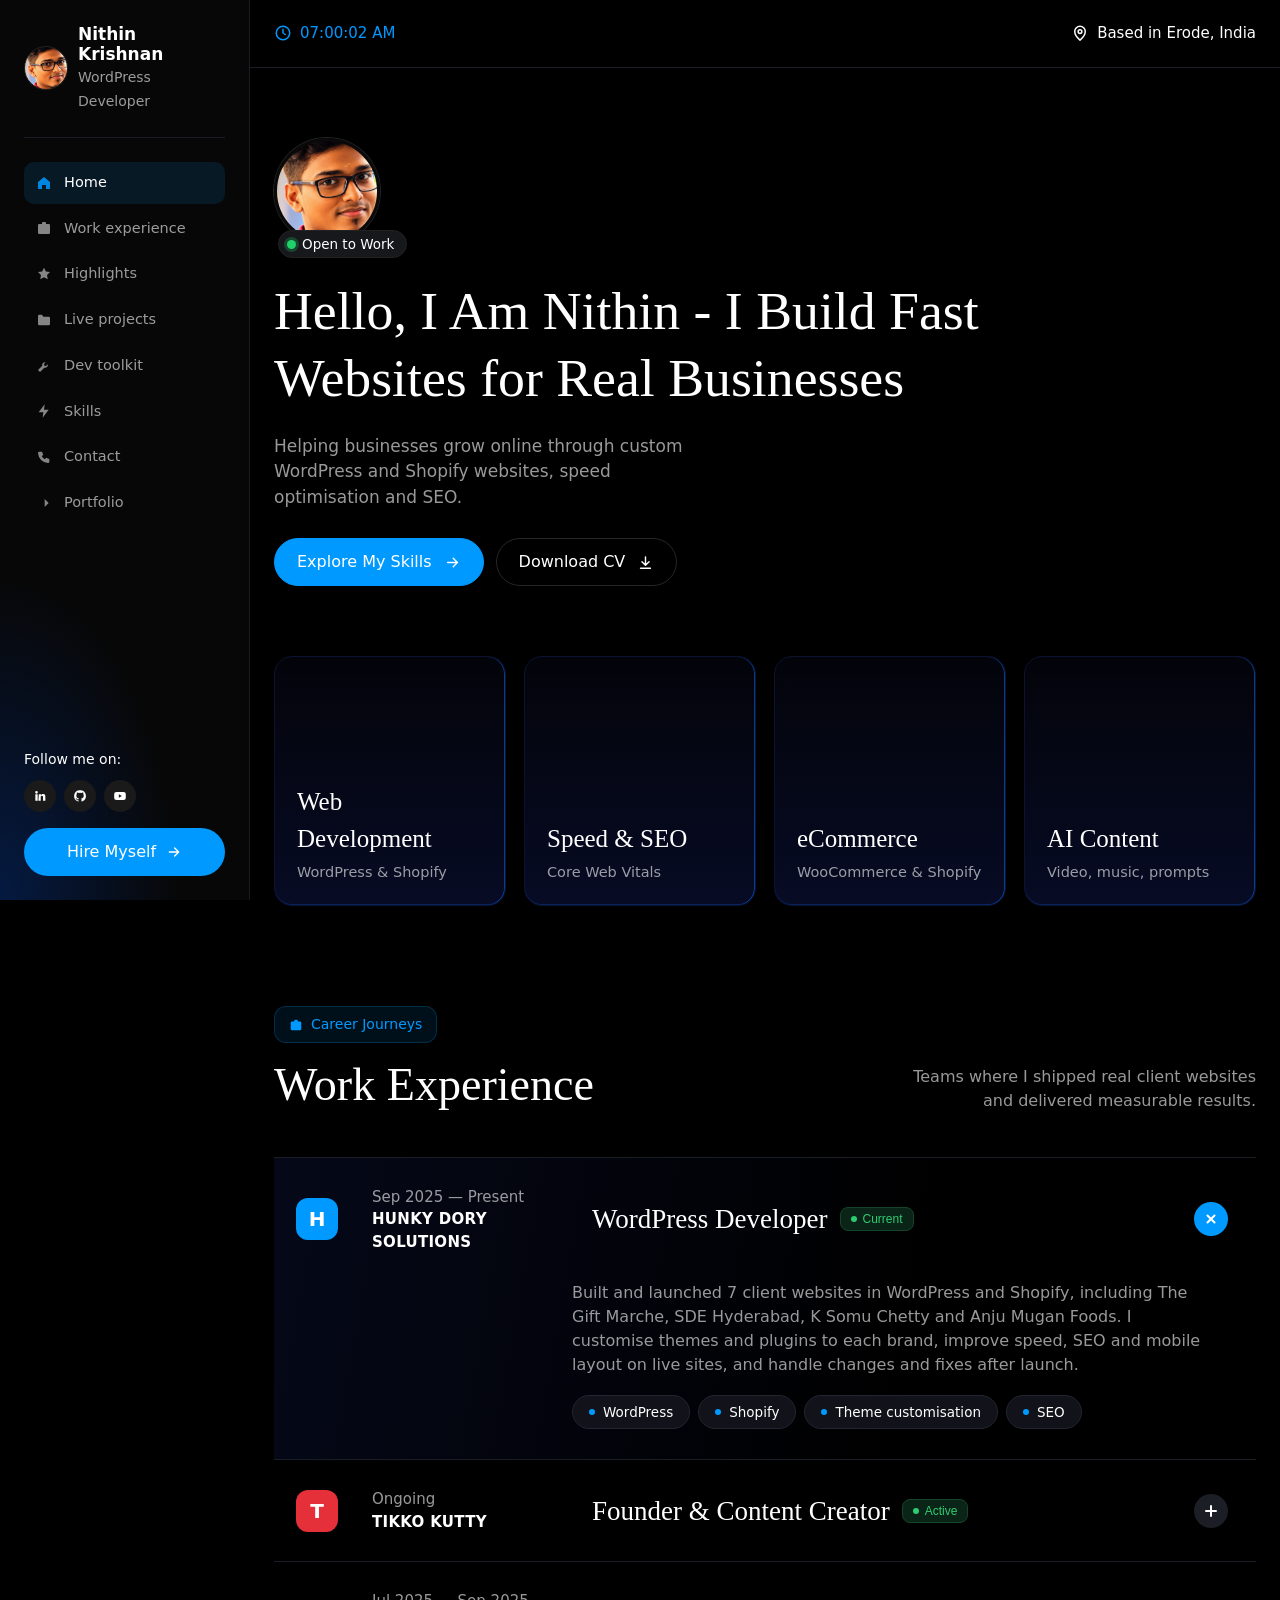
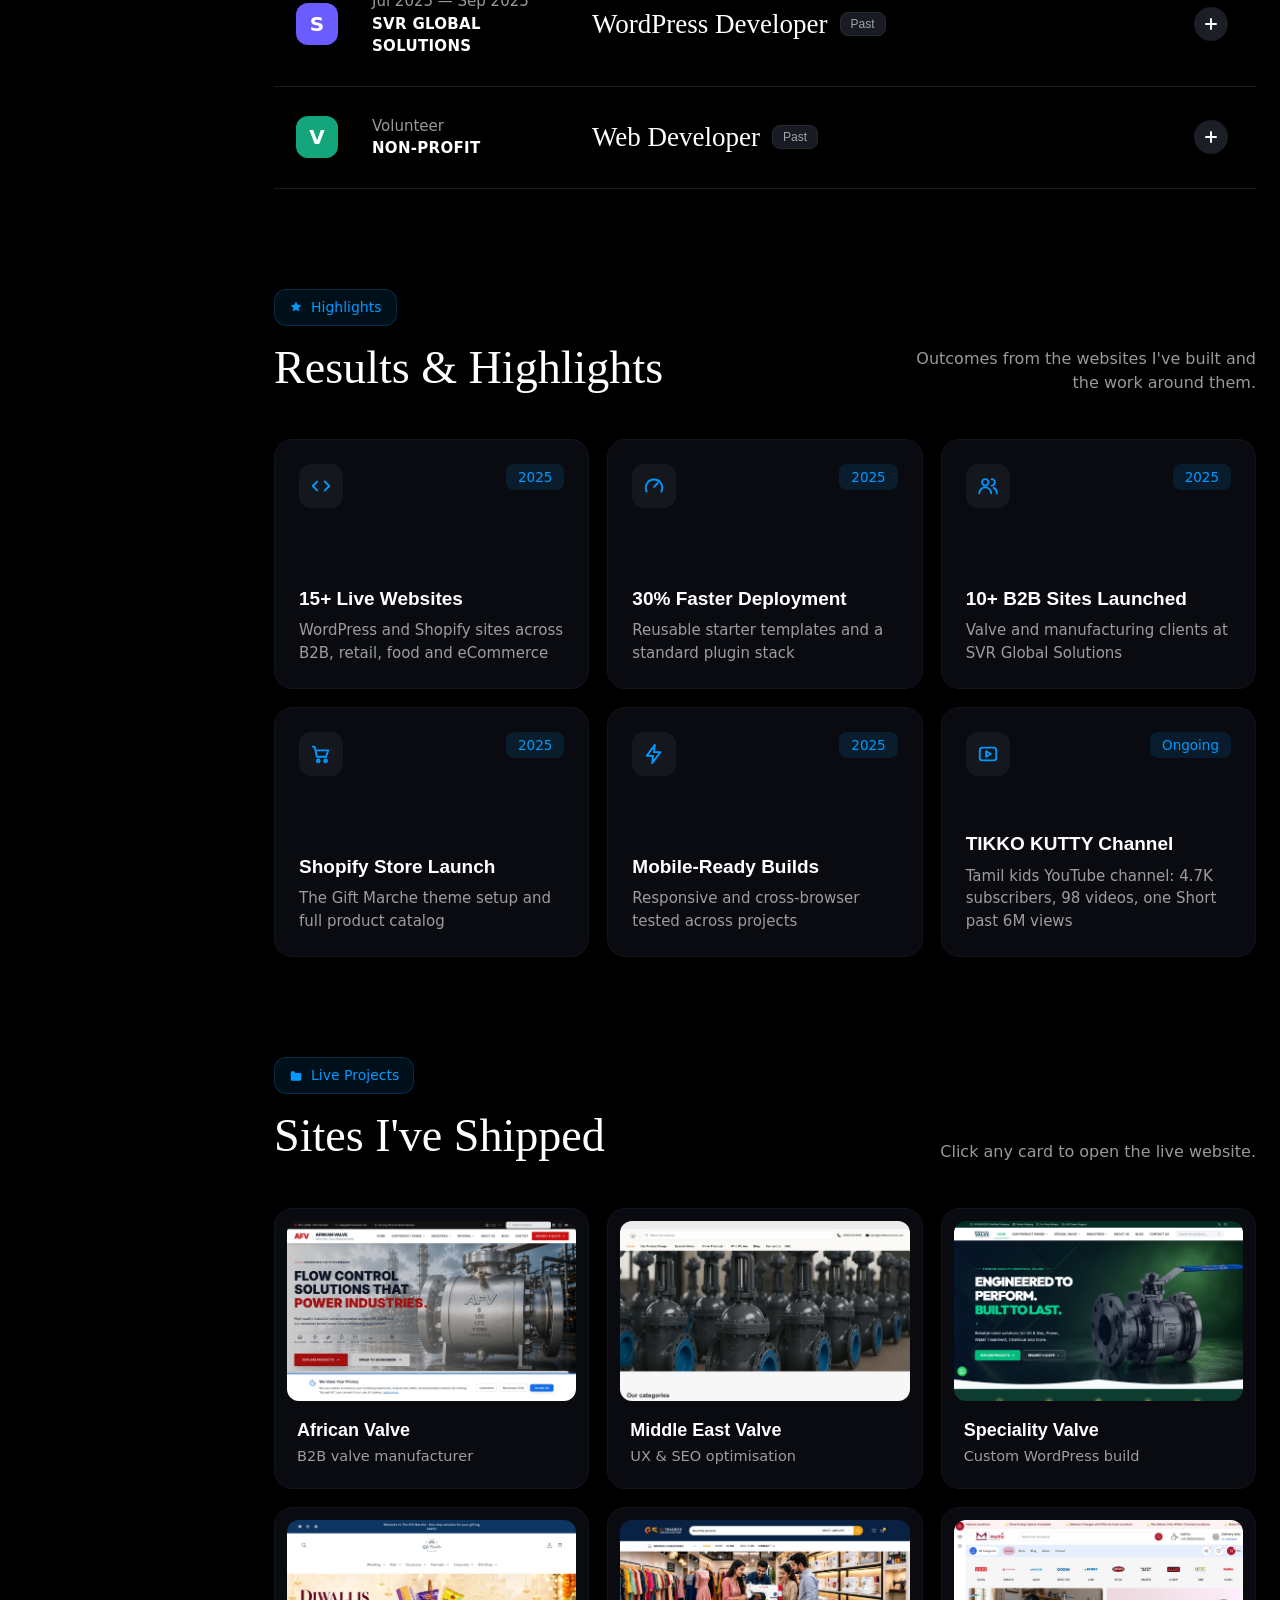
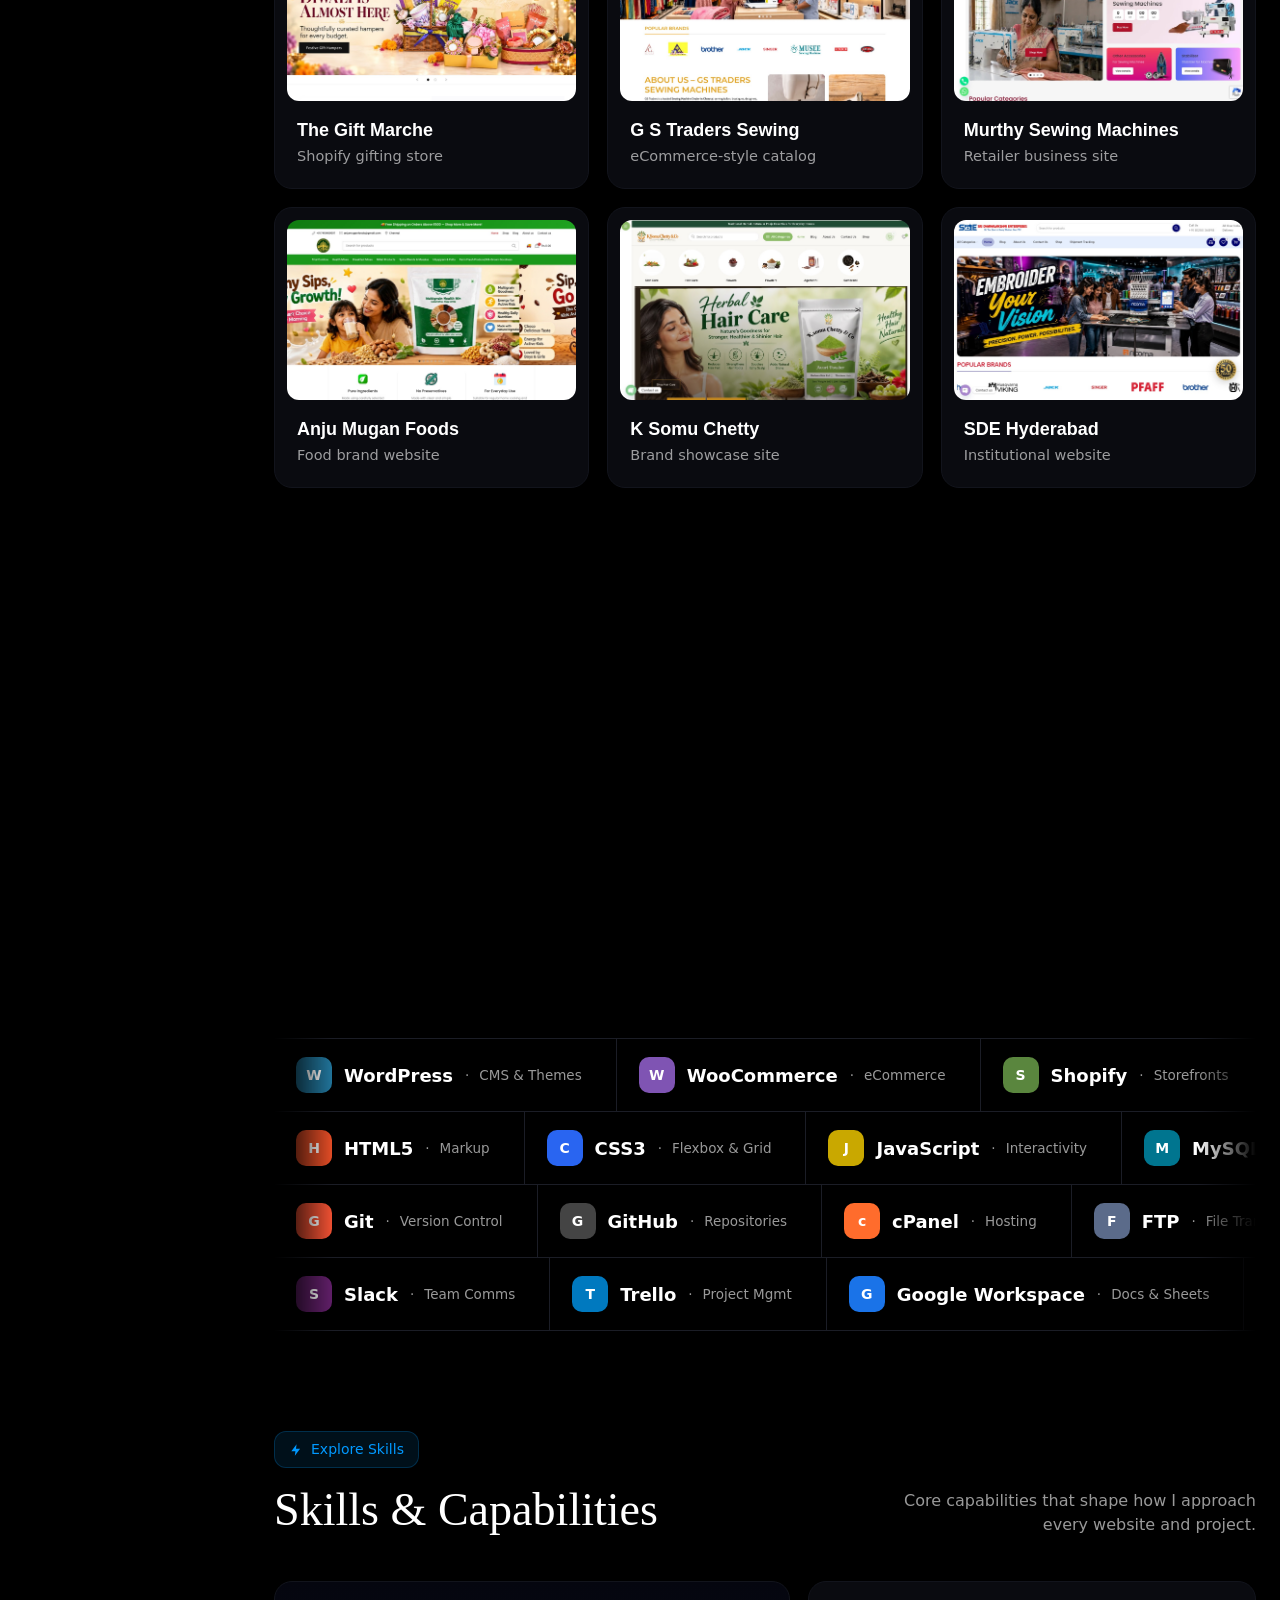
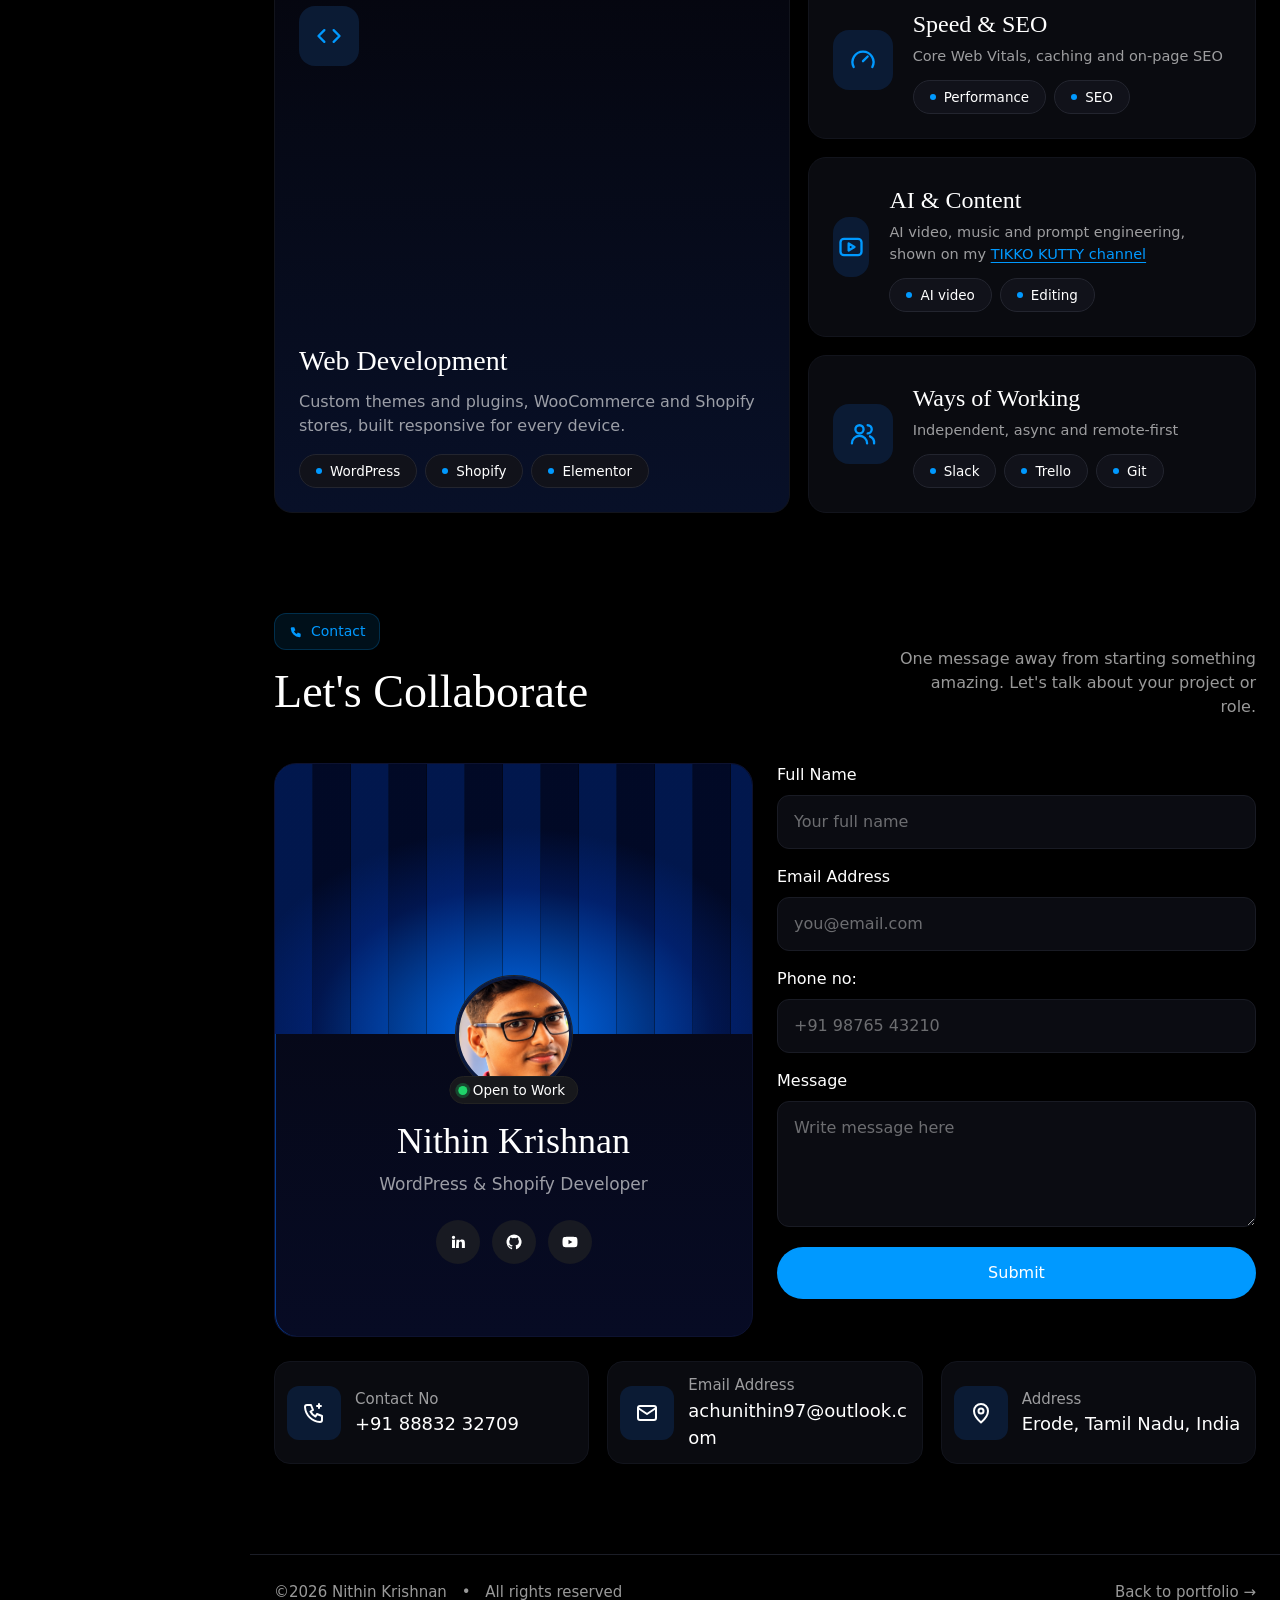
==== commit 3ac84341: "Add TIKKO KUTTY channel link, stats and experience entry Co-Authored-By: Claude Sonnet 5.5 <noreply@" ====
--- a/resume.html
+++ b/resume.html
@@ -54,6 +54,7 @@
       <div class="soc">
         <a href="https://www.linkedin.com/in/nithinkrishnan381997" target="_blank" rel="noopener" aria-label="LinkedIn"><svg viewBox="0 0 24 24"><path d="M4 9h4v11H4zM6 3.500a2.250 2.250 0 1 1 0 4.500 2.250 2.250 0 0 1 0-4.500zM10 9h3.800v1.500c.6-1 1.900-1.800 3.600-1.800 3.300 0 3.800 2.200 3.800 5V20h-4v-5.600c0-1.300 0-3-1.900-3s-2.100 1.400-2.100 2.900V20h-4z"/></svg></a>
         <a href="https://github.com/Achunithin97" target="_blank" rel="noopener" aria-label="GitHub"><svg viewBox="0 0 24 24"><path d="M12 2a10 10 0 0 0-3.200 19.500c.5.100.7-.2.7-.5v-1.800c-2.800.6-3.400-1.200-3.400-1.200-.5-1.200-1.100-1.500-1.100-1.500-.9-.6.100-.6.100-.6 1 .1 1.500 1 1.500 1 .9 1.500 2.400 1.100 3 .8.1-.7.4-1.100.7-1.400-2.200-.3-4.600-1.100-4.600-5 0-1.100.4-2 1-2.700-.1-.3-.4-1.300.1-2.700 0 0 .8-.3 2.800 1a9.600 9.600 0 0 1 5 0c2-1.300 2.800-1 2.800-1 .5 1.400.2 2.400.1 2.700.6.700 1 1.600 1 2.700 0 3.900-2.400 4.700-4.600 5 .4.300.7.900.7 1.800V21c0 .3.200.6.700.5A10 10 0 0 0 12 2z"/></svg></a>
+        <a href="https://www.youtube.com/@tikkokutty" target="_blank" rel="noopener" aria-label="TIKKO KUTTY on YouTube"><svg viewBox="0 0 24 24"><path fill-rule="evenodd" d="M21.600 7.200a2.500 2.500 0 0 0-1.800-1.800C18.200 5 12 5 12 5s-6.200 0-7.800.4A2.500 2.500 0 0 0 2.400 7.200C2 8.800 2 12 2 12s0 3.200.4 4.800a2.500 2.500 0 0 0 1.800 1.800C5.800 19 12 19 12 19s6.200 0 7.800-.4a2.500 2.500 0 0 0 1.800-1.800C22 15.200 22 12 22 12s0-3.200-.4-4.800zM10 15V9l5.200 3z"/></svg></a>
       </div>
       <a class="hire" href="#contact">Hire Myself <svg><use href="#i-arrow"/></svg></a>
     </div>
@@ -101,6 +102,18 @@
         </details>
         <details>
           <summary>
+            <span class="logo yt">T</span>
+            <span class="when">Ongoing<b>TIKKO KUTTY</b></span>
+            <span class="role">Founder &amp; Content Creator <em class="chip live"><i></i>Active</em></span>
+            <span class="pm"></span>
+          </summary>
+          <div class="more">
+            <p>I run TIKKO KUTTY, a Tamil kids YouTube channel with original songs, characters and animated videos made using AI tools such as Suno and Google Flow. The channel has 4.7K subscribers and 98 videos, and one Short has passed 6 million views. <a class="inl" href="https://www.youtube.com/@tikkokutty" target="_blank" rel="noopener">Watch the channel ↗</a></p>
+            <div class="chips"><span>AI video</span><span>Suno</span><span>Google Flow</span><span>YouTube</span></div>
+          </div>
+        </details>
+        <details>
+          <summary>
             <span class="logo alt">S</span>
             <span class="when">Jul 2025 — Sep 2025<b>SVR GLOBAL SOLUTIONS</b></span>
             <span class="role">WordPress Developer <em class="chip">Past</em></span>
@@ -137,7 +150,7 @@
         <div class="hc"><span class="ic"><svg><use href="#i-users"/></svg></span><span class="yr">2025</span><h3>10+ B2B Sites Launched</h3><p>Valve and manufacturing clients at SVR Global Solutions</p></div>
         <div class="hc"><span class="ic"><svg><use href="#i-cart"/></svg></span><span class="yr">2025</span><h3>Shopify Store Launch</h3><p>The Gift Marche theme setup and full product catalog</p></div>
         <div class="hc"><span class="ic"><svg><use href="#i-zap"/></svg></span><span class="yr">2025</span><h3>Mobile-Ready Builds</h3><p>Responsive and cross-browser tested across projects</p></div>
-        <div class="hc"><span class="ic"><svg><use href="#i-play"/></svg></span><span class="yr">Ongoing</span><h3>TIKKO KUTTY Channel</h3><p>Tamil kids YouTube channel with AI video, songs and characters</p></div>
+        <a class="hc" href="https://www.youtube.com/@tikkokutty" target="_blank" rel="noopener"><span class="ic"><svg><use href="#i-play"/></svg></span><span class="yr">Ongoing</span><h3>TIKKO KUTTY Channel</h3><p>Tamil kids YouTube channel: 4.7K subscribers, 98 videos, one Short past 6M views</p></a>
       </div>
     </section>
 
@@ -181,7 +194,7 @@
           <div class="chips"><span>WordPress</span><span>Shopify</span><span>Elementor</span></div>
         </div>
         <div class="sk row2"><span class="ic"><svg><use href="#i-gauge"/></svg></span><div><h3>Speed &amp; SEO</h3><p>Core Web Vitals, caching and on-page SEO</p><div class="chips"><span>Performance</span><span>SEO</span></div></div></div>
-        <div class="sk row2"><span class="ic"><svg><use href="#i-play"/></svg></span><div><h3>AI &amp; Content</h3><p>AI video, music and prompt engineering</p><div class="chips"><span>AI video</span><span>Editing</span></div></div></div>
+        <div class="sk row2"><span class="ic"><svg><use href="#i-play"/></svg></span><div><h3>AI &amp; Content</h3><p>AI video, music and prompt engineering, shown on my <a class="inl" href="https://www.youtube.com/@tikkokutty" target="_blank" rel="noopener">TIKKO KUTTY channel</a></p><div class="chips"><span>AI video</span><span>Editing</span></div></div></div>
         <div class="sk row2"><span class="ic"><svg><use href="#i-users"/></svg></span><div><h3>Ways of Working</h3><p>Independent, async and remote-first</p><div class="chips"><span>Slack</span><span>Trello</span><span>Git</span></div></div></div>
       </div>
     </section>
@@ -201,6 +214,7 @@
             <div class="soc big">
               <a href="https://www.linkedin.com/in/nithinkrishnan381997" target="_blank" rel="noopener" aria-label="LinkedIn"><svg viewBox="0 0 24 24"><path d="M4 9h4v11H4zM6 3.500a2.250 2.250 0 1 1 0 4.500 2.250 2.250 0 0 1 0-4.500zM10 9h3.800v1.500c.6-1 1.900-1.800 3.600-1.800 3.300 0 3.800 2.200 3.800 5V20h-4v-5.600c0-1.300 0-3-1.900-3s-2.100 1.400-2.100 2.900V20h-4z"/></svg></a>
               <a href="https://github.com/Achunithin97" target="_blank" rel="noopener" aria-label="GitHub"><svg viewBox="0 0 24 24"><path d="M12 2a10 10 0 0 0-3.200 19.500c.5.100.7-.2.7-.5v-1.800c-2.800.6-3.400-1.200-3.400-1.200-.5-1.200-1.100-1.500-1.100-1.500-.9-.6.100-.6.100-.6 1 .1 1.500 1 1.500 1 .9 1.500 2.400 1.100 3 .8.1-.7.4-1.100.7-1.400-2.200-.3-4.600-1.100-4.600-5 0-1.100.4-2 1-2.700-.1-.3-.4-1.300.1-2.700 0 0 .8-.3 2.800 1a9.600 9.600 0 0 1 5 0c2-1.300 2.800-1 2.800-1 .5 1.400.2 2.400.1 2.700.6.700 1 1.600 1 2.700 0 3.900-2.400 4.700-4.600 5 .4.300.7.900.7 1.800V21c0 .3.200.6.700.5A10 10 0 0 0 12 2z"/></svg></a>
+              <a href="https://www.youtube.com/@tikkokutty" target="_blank" rel="noopener" aria-label="TIKKO KUTTY on YouTube"><svg viewBox="0 0 24 24"><path fill-rule="evenodd" d="M21.600 7.200a2.500 2.500 0 0 0-1.800-1.800C18.200 5 12 5 12 5s-6.200 0-7.800.4A2.500 2.500 0 0 0 2.400 7.200C2 8.800 2 12 2 12s0 3.200.4 4.800a2.500 2.500 0 0 0 1.800 1.800C5.800 19 12 19 12 19s6.200 0 7.800-.4a2.500 2.500 0 0 0 1.800-1.800C22 15.200 22 12 22 12s0-3.200-.4-4.800zM10 15V9l5.200 3z"/></svg></a>
             </div>
           </div>
         </div>
--- a/resume.css
+++ b/resume.css
@@ -236,3 +236,9 @@
 
 @media (max-width: 1100px) { .cgrid, .info3 { grid-template-columns: 1fr; } }
 @media (max-width: 820px) { footer { margin-left: 0; margin-right: 0; padding-left: 16px; padding-right: 16px; } }
+
+.logo.yt { background: #e5303a; }
+.inl { color: var(--accent); text-decoration: underline; text-underline-offset: 3px; }
+.inl:hover { color: #fff; }
+a.hc { color: inherit; transition: border-color .3s, transform .35s var(--e); }
+a.hc:hover { border-color: rgba(0,153,255,.5); transform: translateY(-4px); }
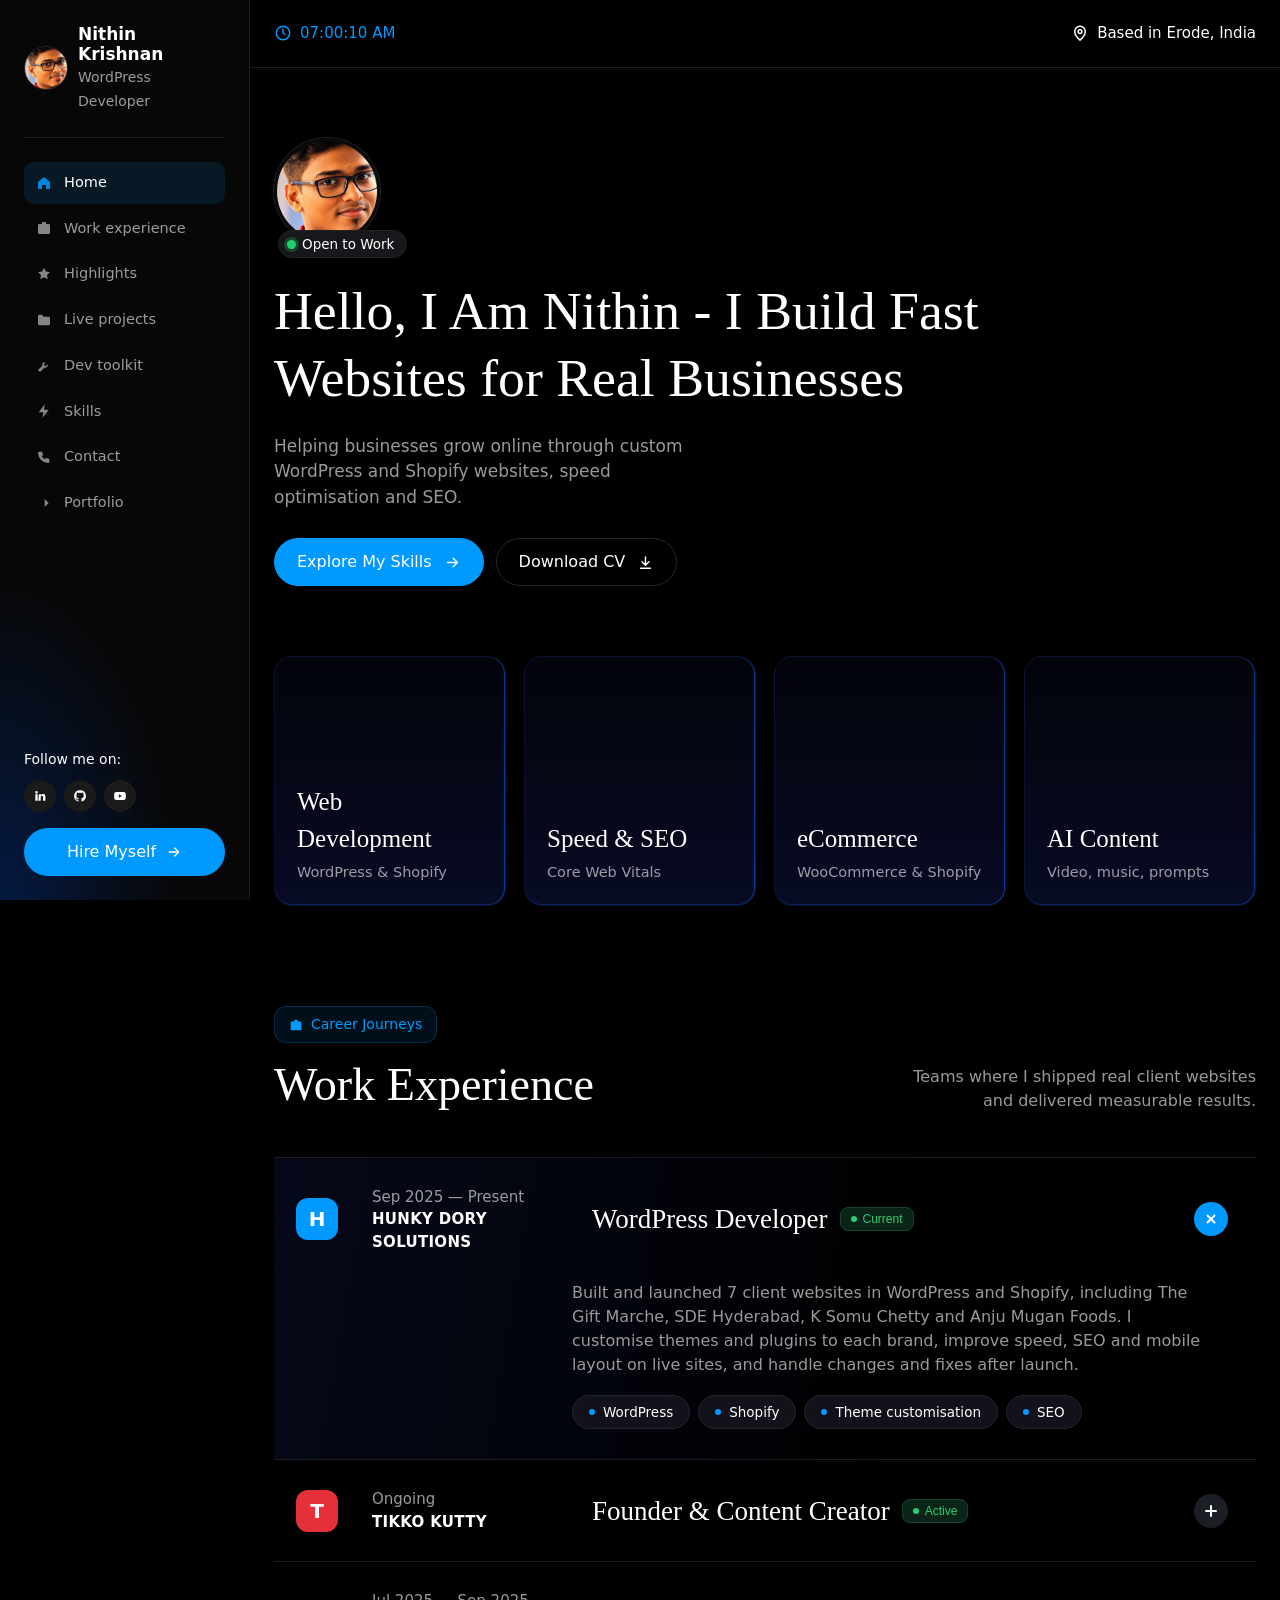
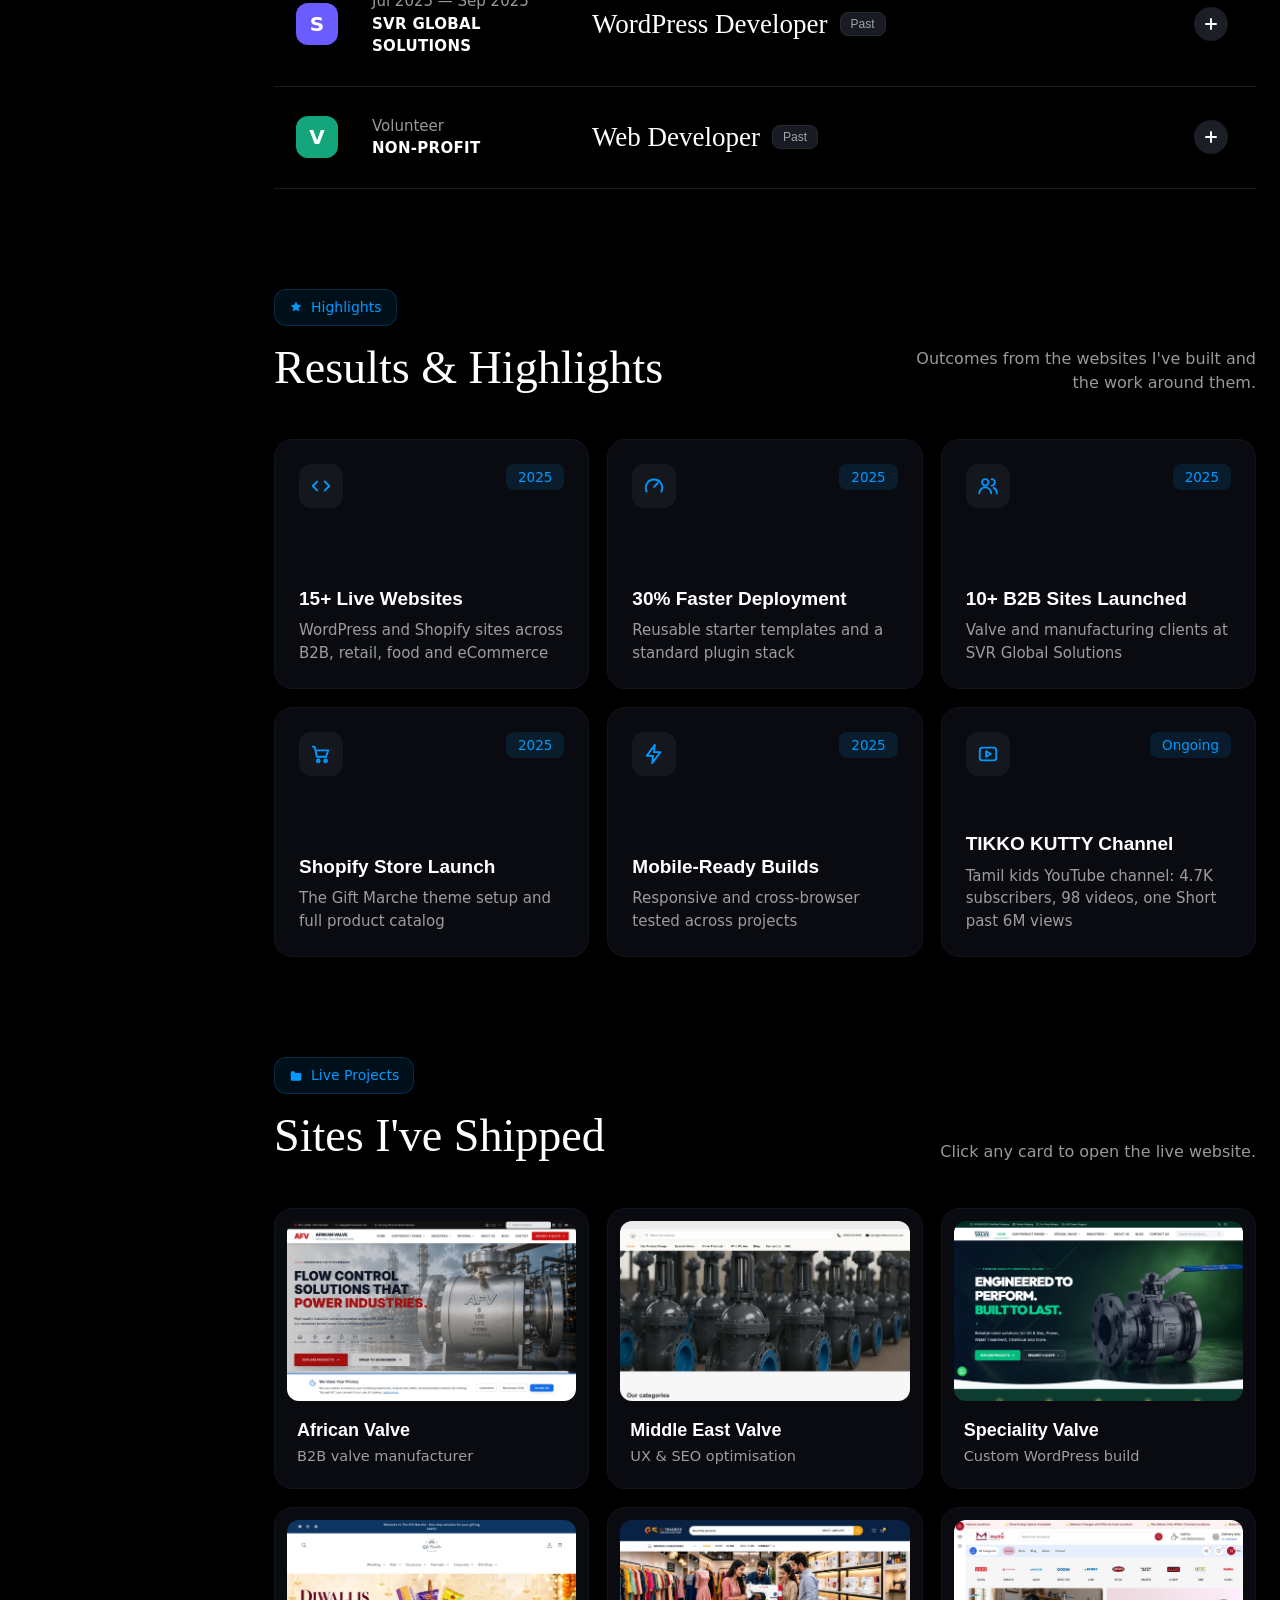
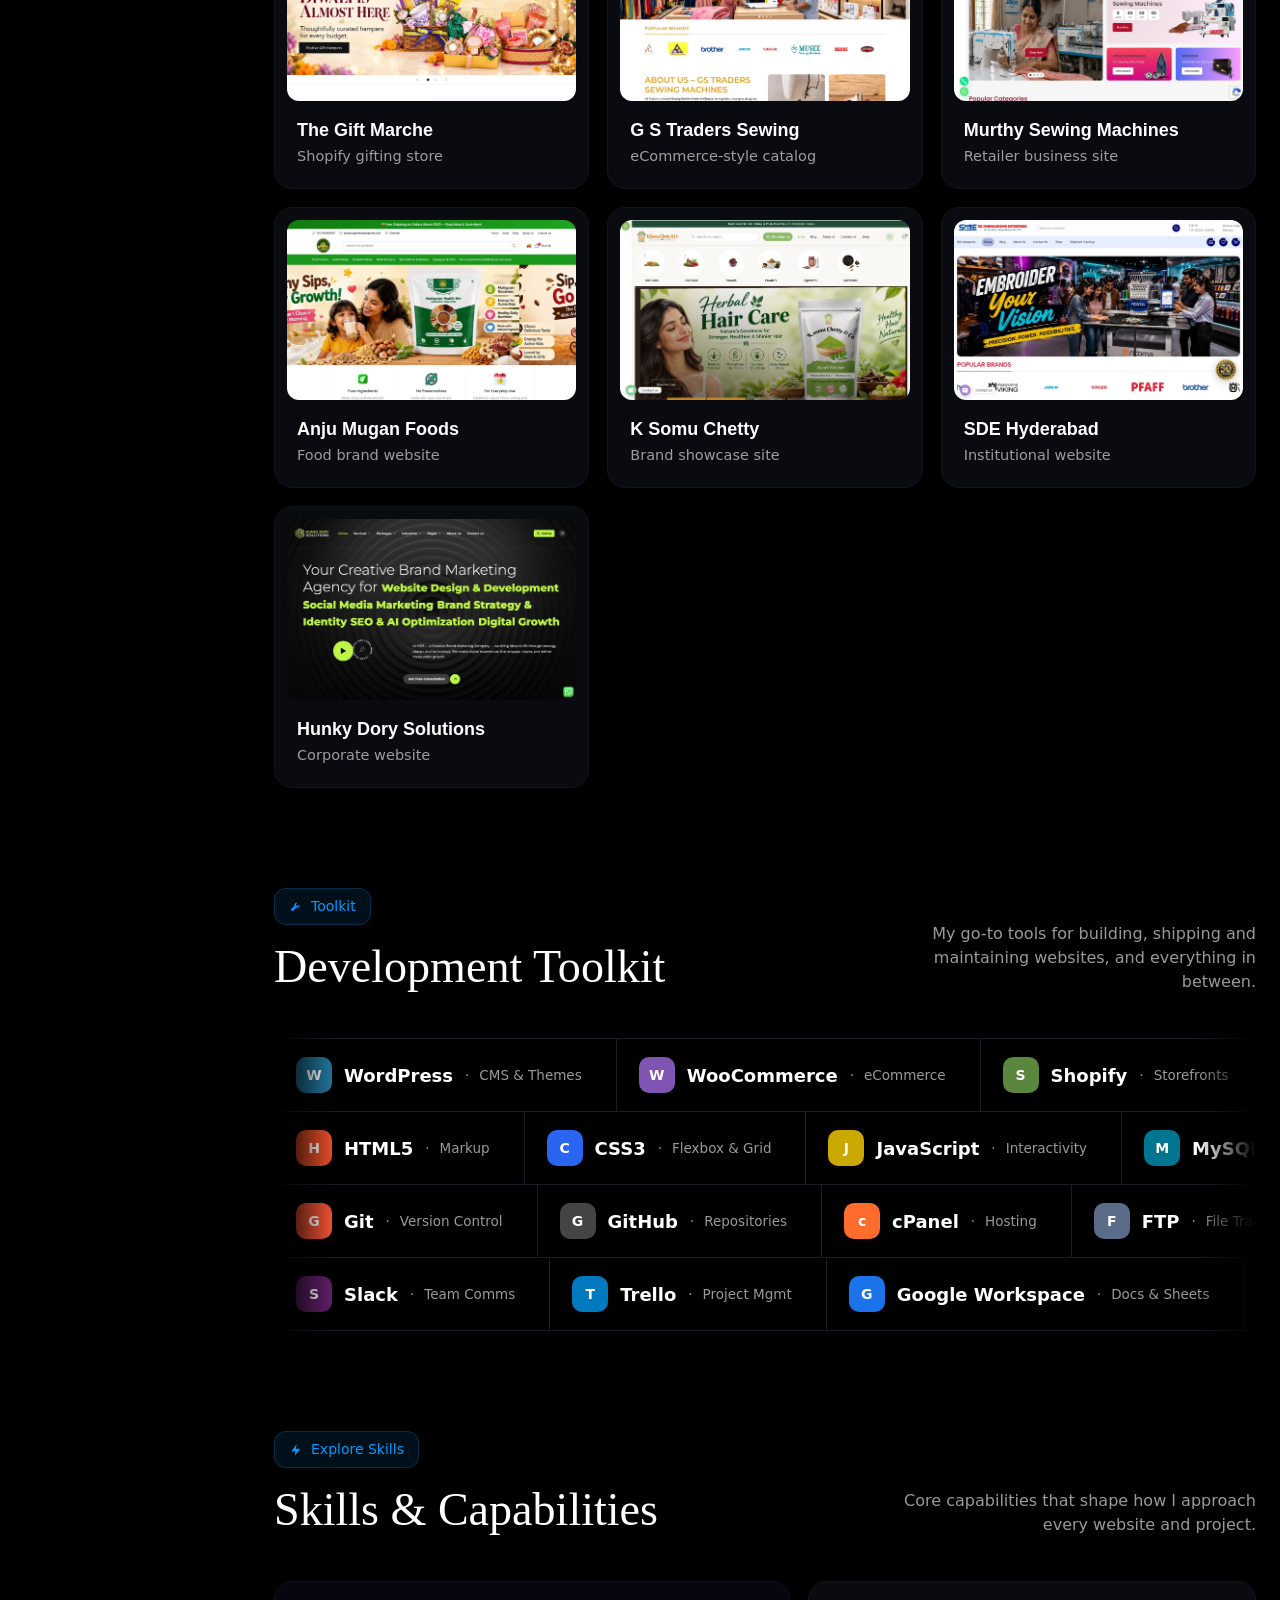
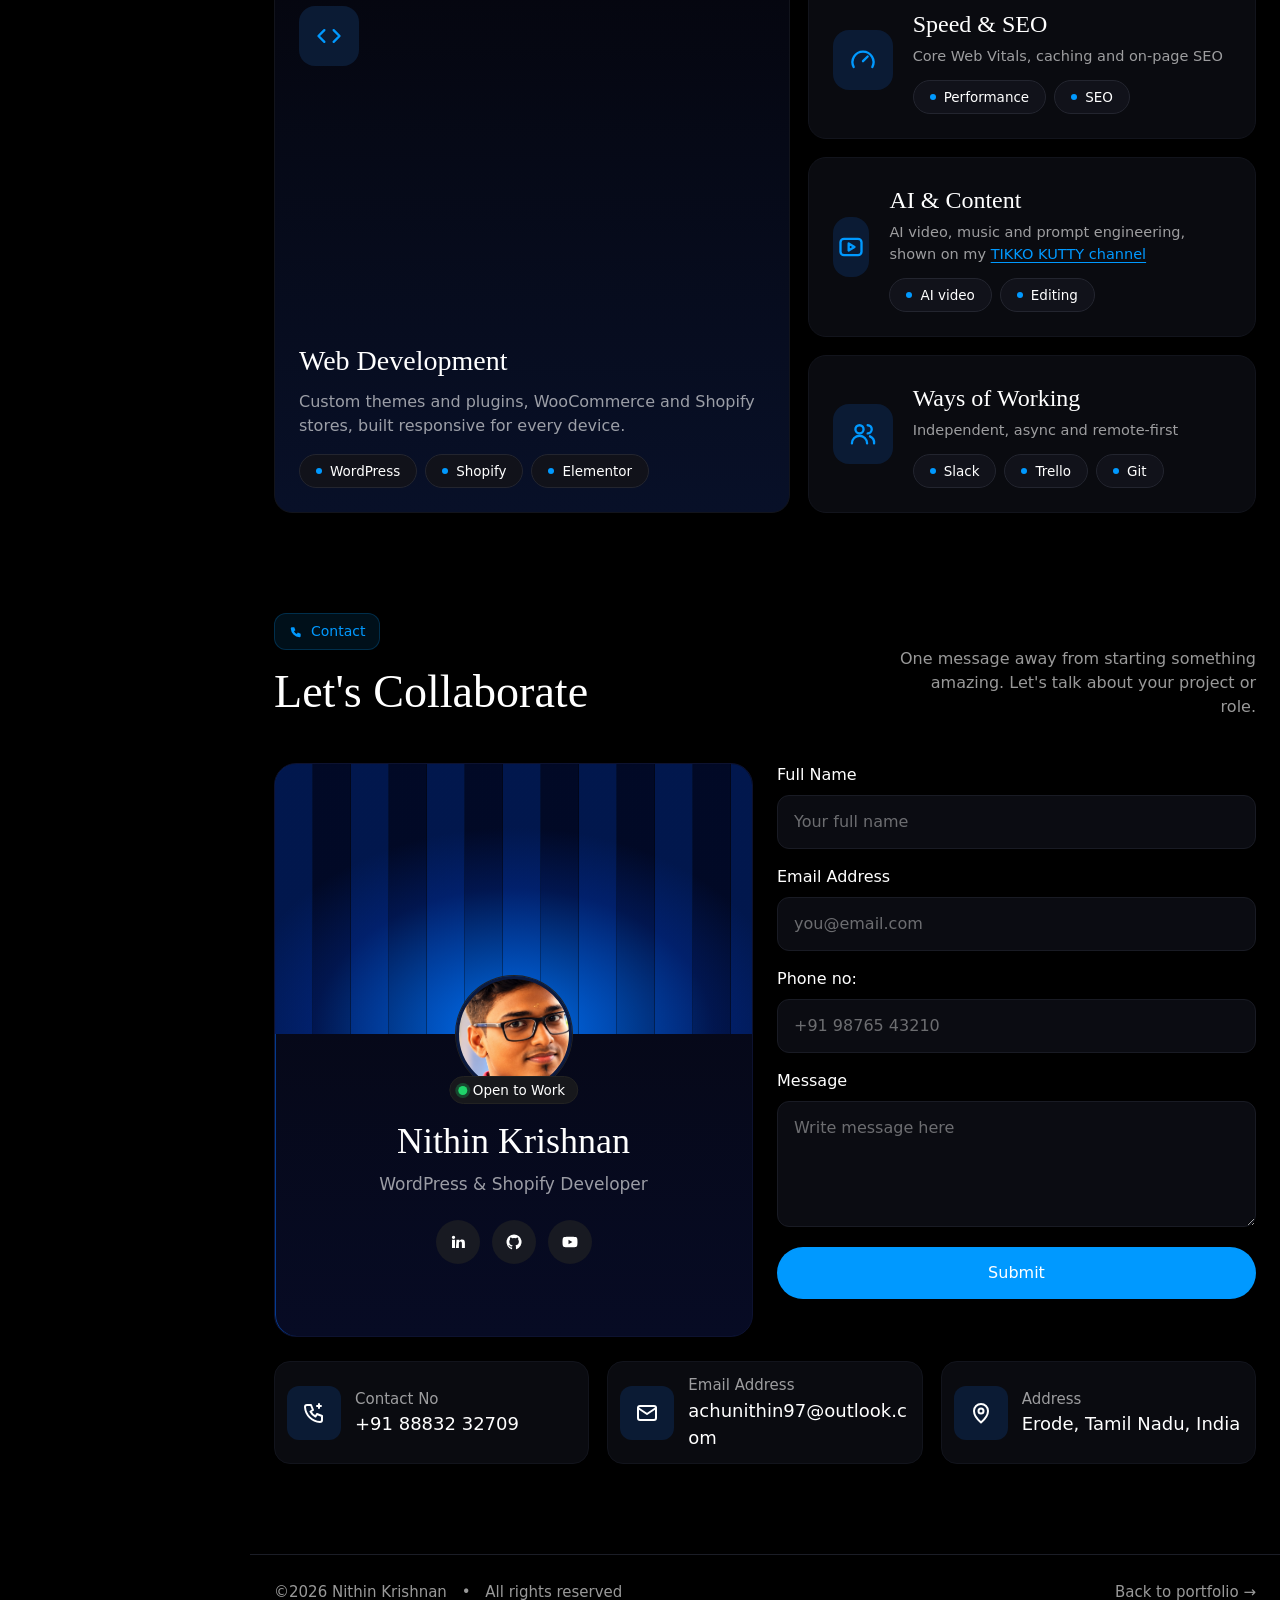
==== commit 85720c4c: "Replace CV with new design matching the site; fix Switzer font loading Co-Authored-By: Claude Sonnet" ====
--- a/resume.html
+++ b/resume.html
@@ -6,7 +6,8 @@
   <title>Nithin Krishnan | Resume</title>
   <meta name="description" content="Resume of Nithin Krishnan: WordPress & Shopify developer, open to remote roles.">
   <link rel="preconnect" href="https://api.fontshare.com">
-  <link href="https://api.fontshare.com/v2/css?f[]=gambarino@400&f[]=switzer@400,500,600,700&display=swap" rel="stylesheet">
+  <link href="https://api.fontshare.com/v2/css?f[]=gambarino@400&display=swap" rel="stylesheet">
+  <link href="https://api.fontshare.com/v2/css?f[]=switzer@400,500,600,700&display=swap" rel="stylesheet">
   <link rel="stylesheet" href="resume.css">
 </head>
 <body>
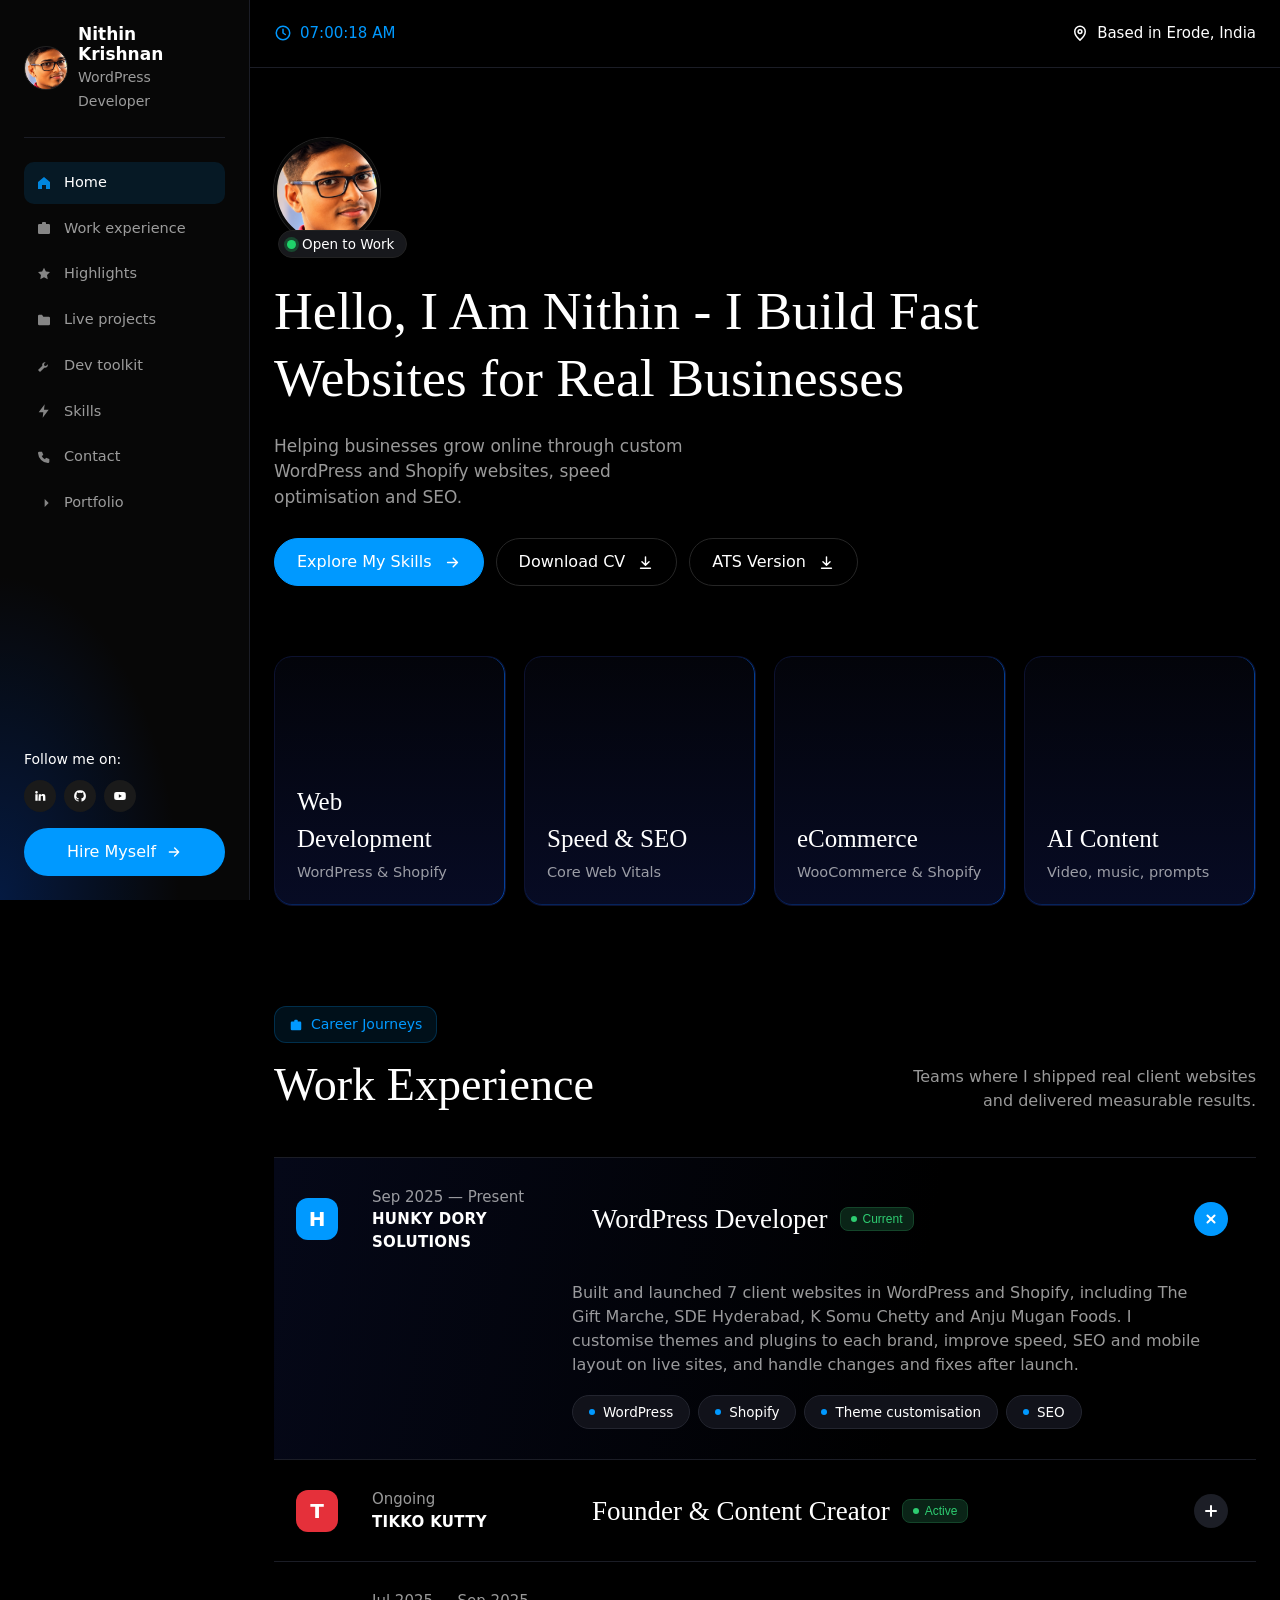
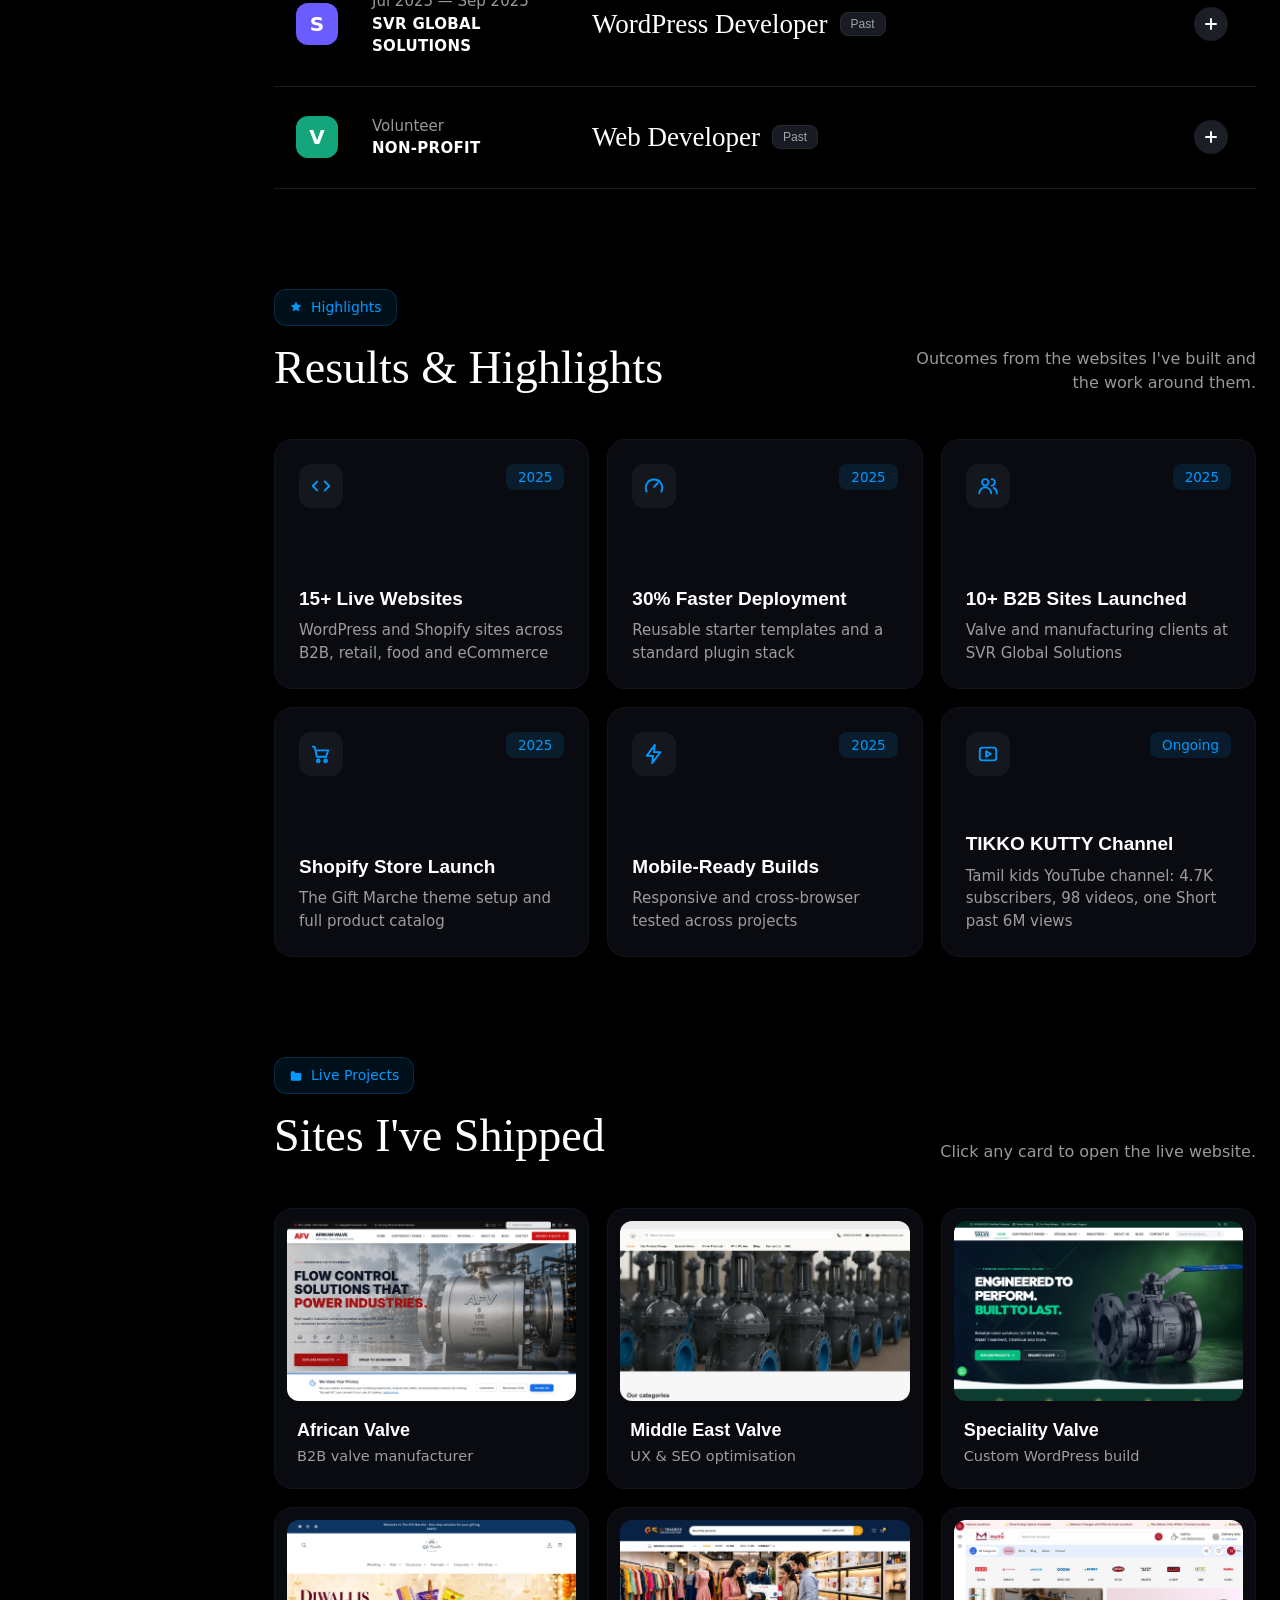
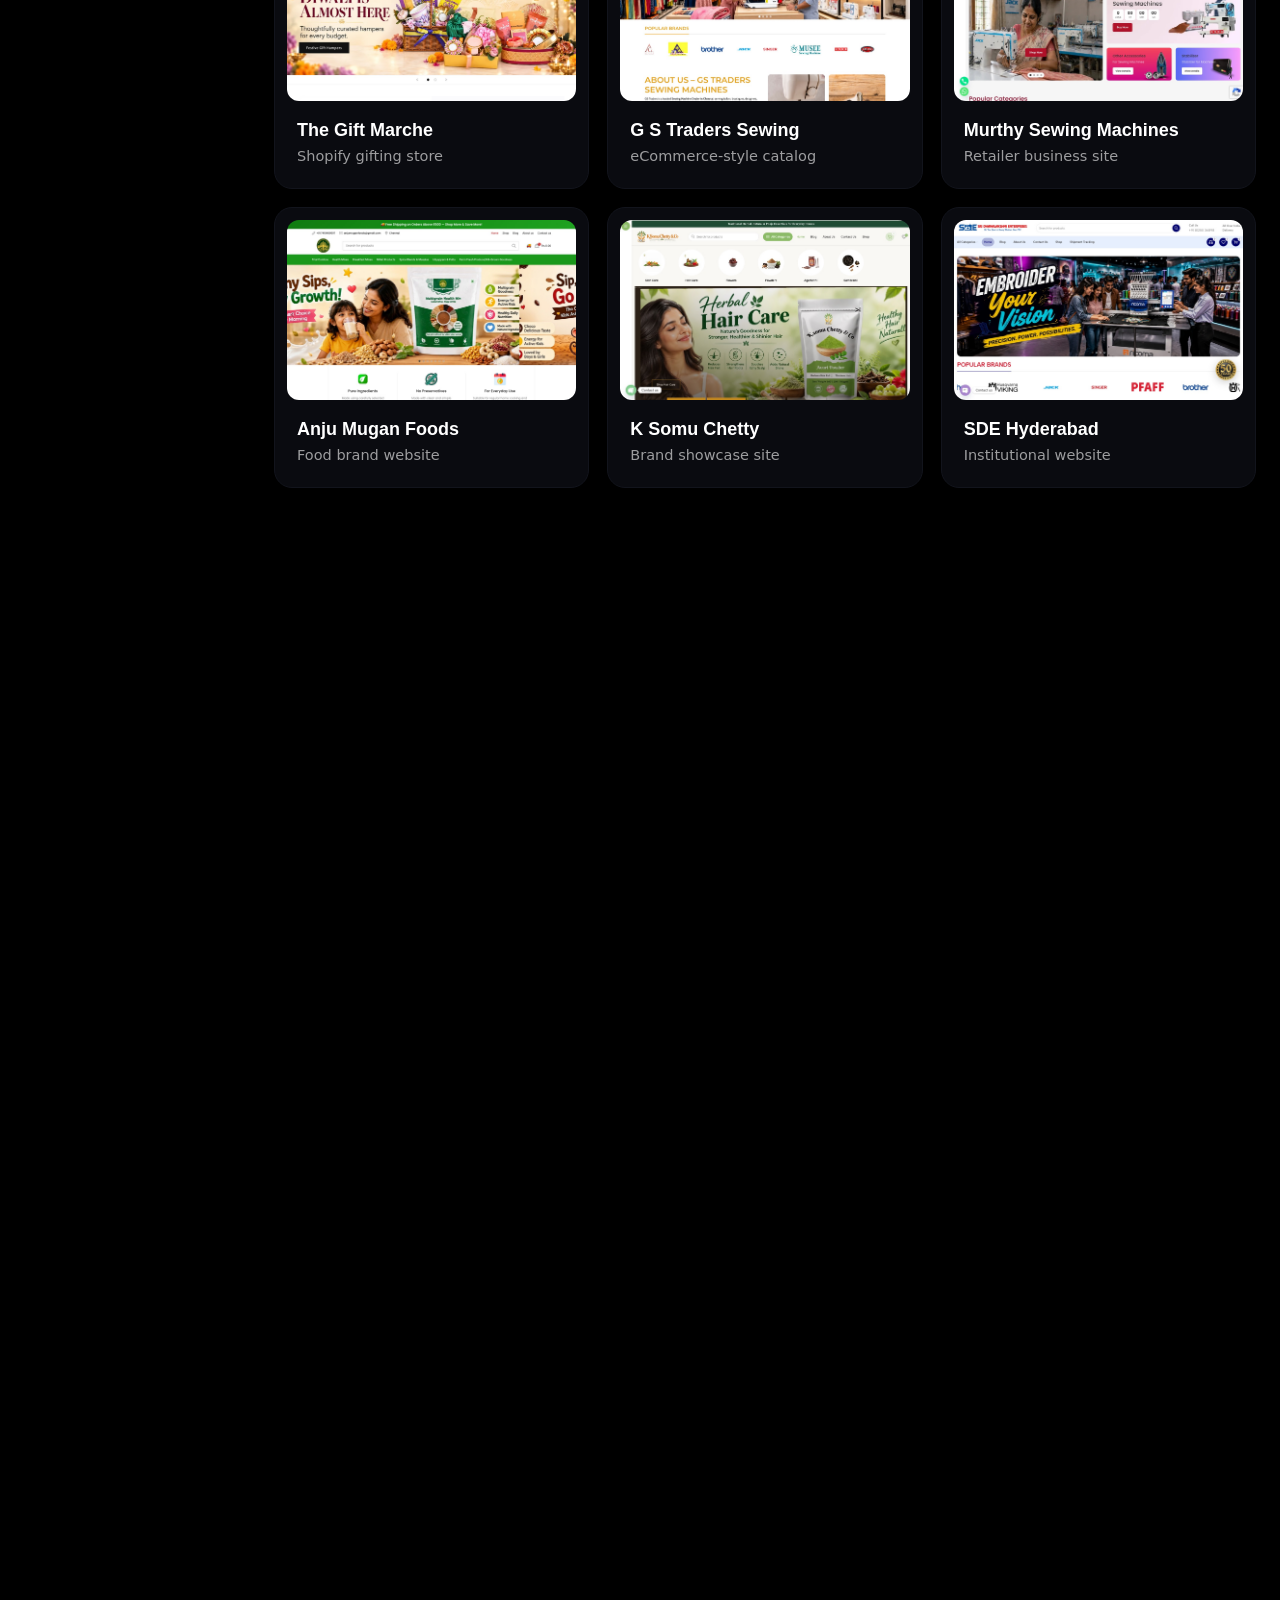
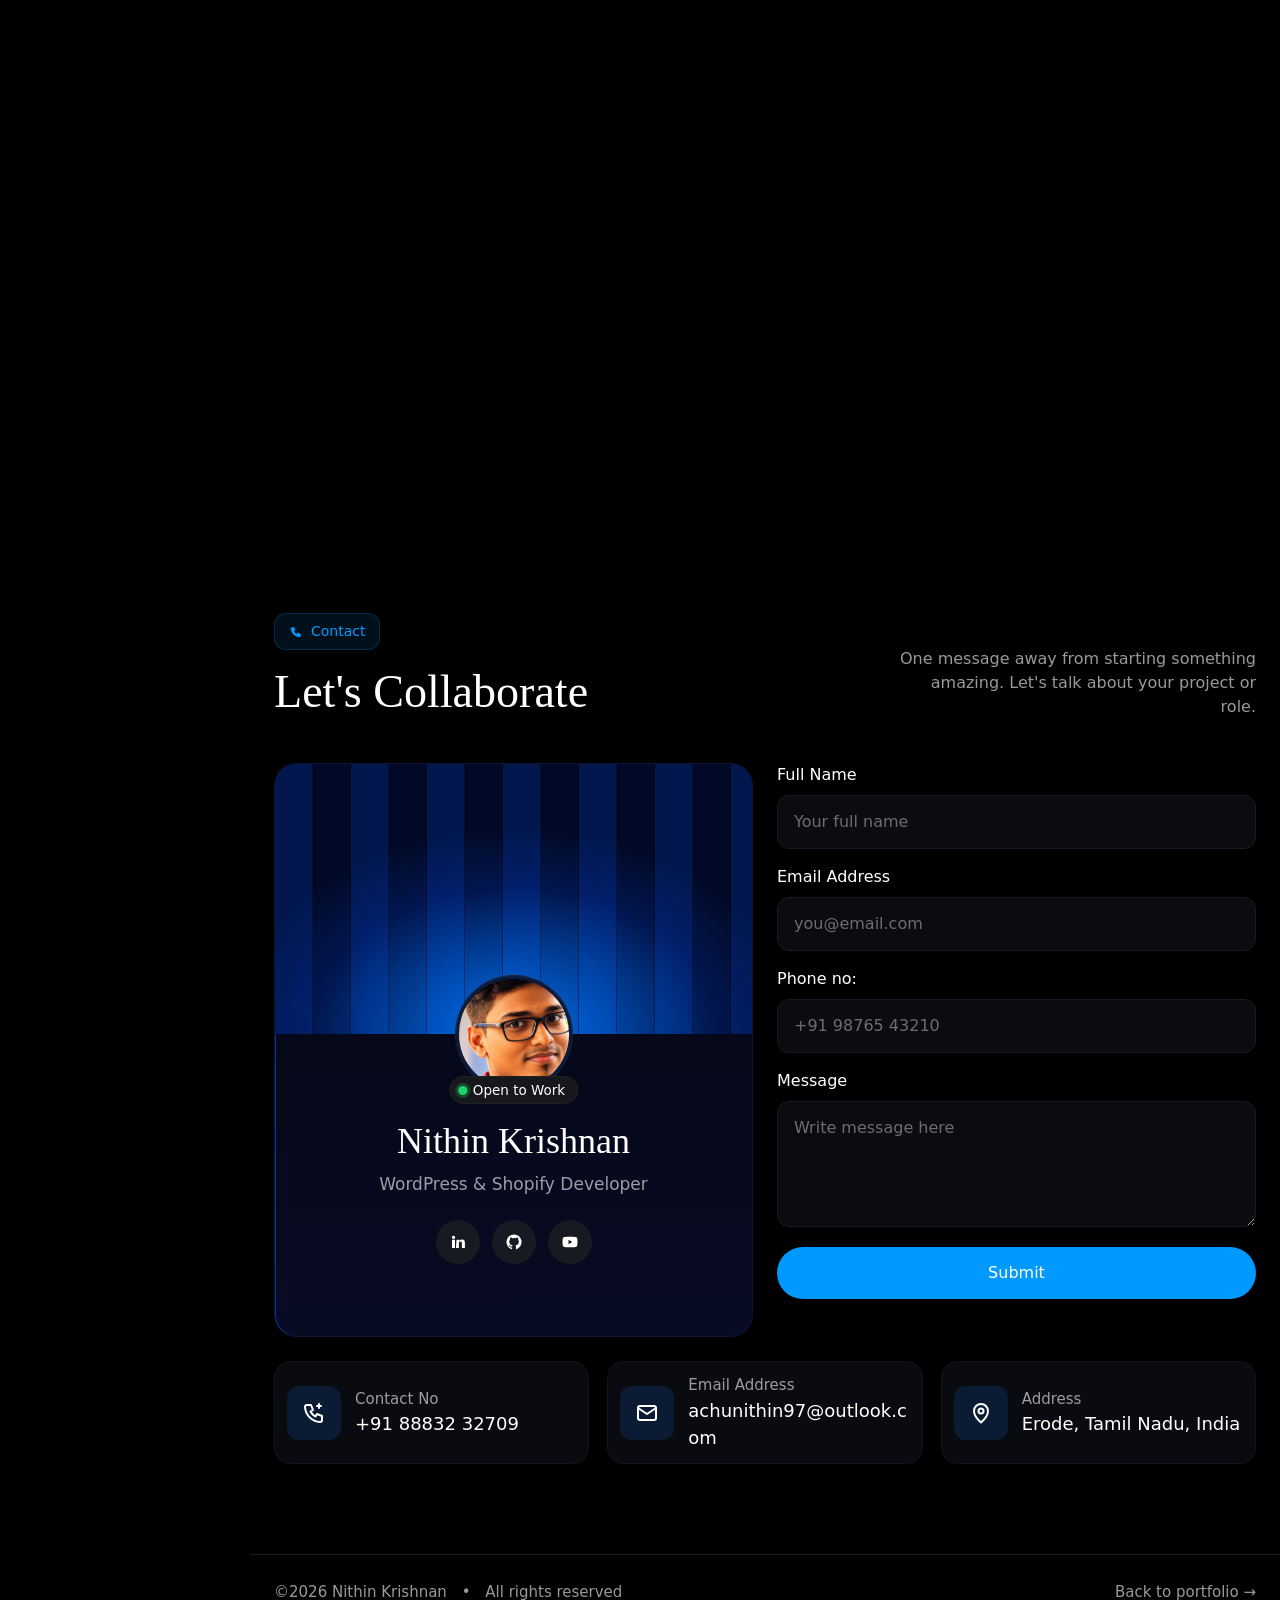
==== commit de2fa962: "CV without photo, add ATS-friendly CV and download button Co-Authored-By: Claude Sonnet 5.5 <noreply" ====
--- a/resume.html
+++ b/resume.html
@@ -74,6 +74,7 @@
       <div class="row">
         <a class="btn primary" href="#skills">Explore My Skills <svg><use href="#i-arrow"/></svg></a>
         <a class="btn" href="Nithin_Krishnan_Resume.pdf" download>Download CV <svg><use href="#i-down"/></svg></a>
+        <a class="btn" href="Nithin_Krishnan_Resume_ATS.pdf" download title="Plain, single-column version for online application systems">ATS Version <svg><use href="#i-down"/></svg></a>
       </div>
       <div class="tiles">
         <div><h3>Web Development</h3><p>WordPress &amp; Shopify</p></div>
